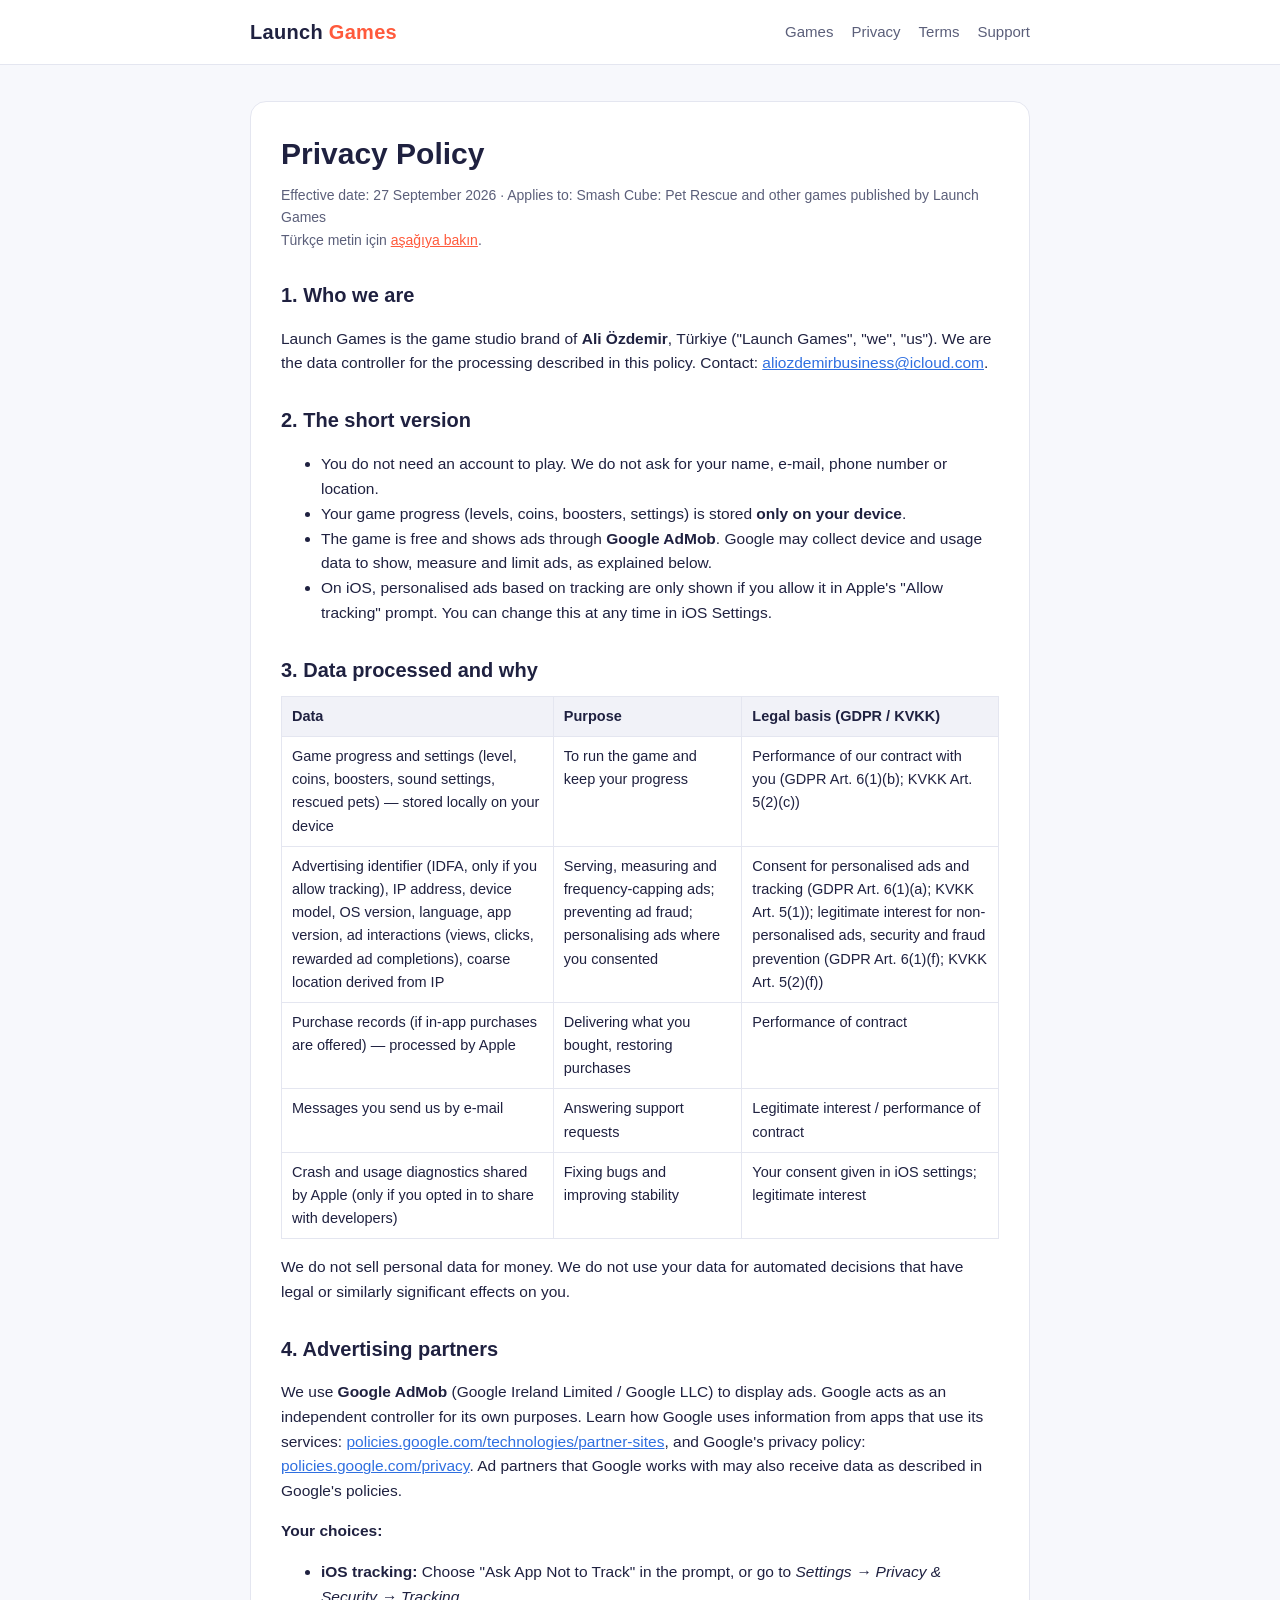
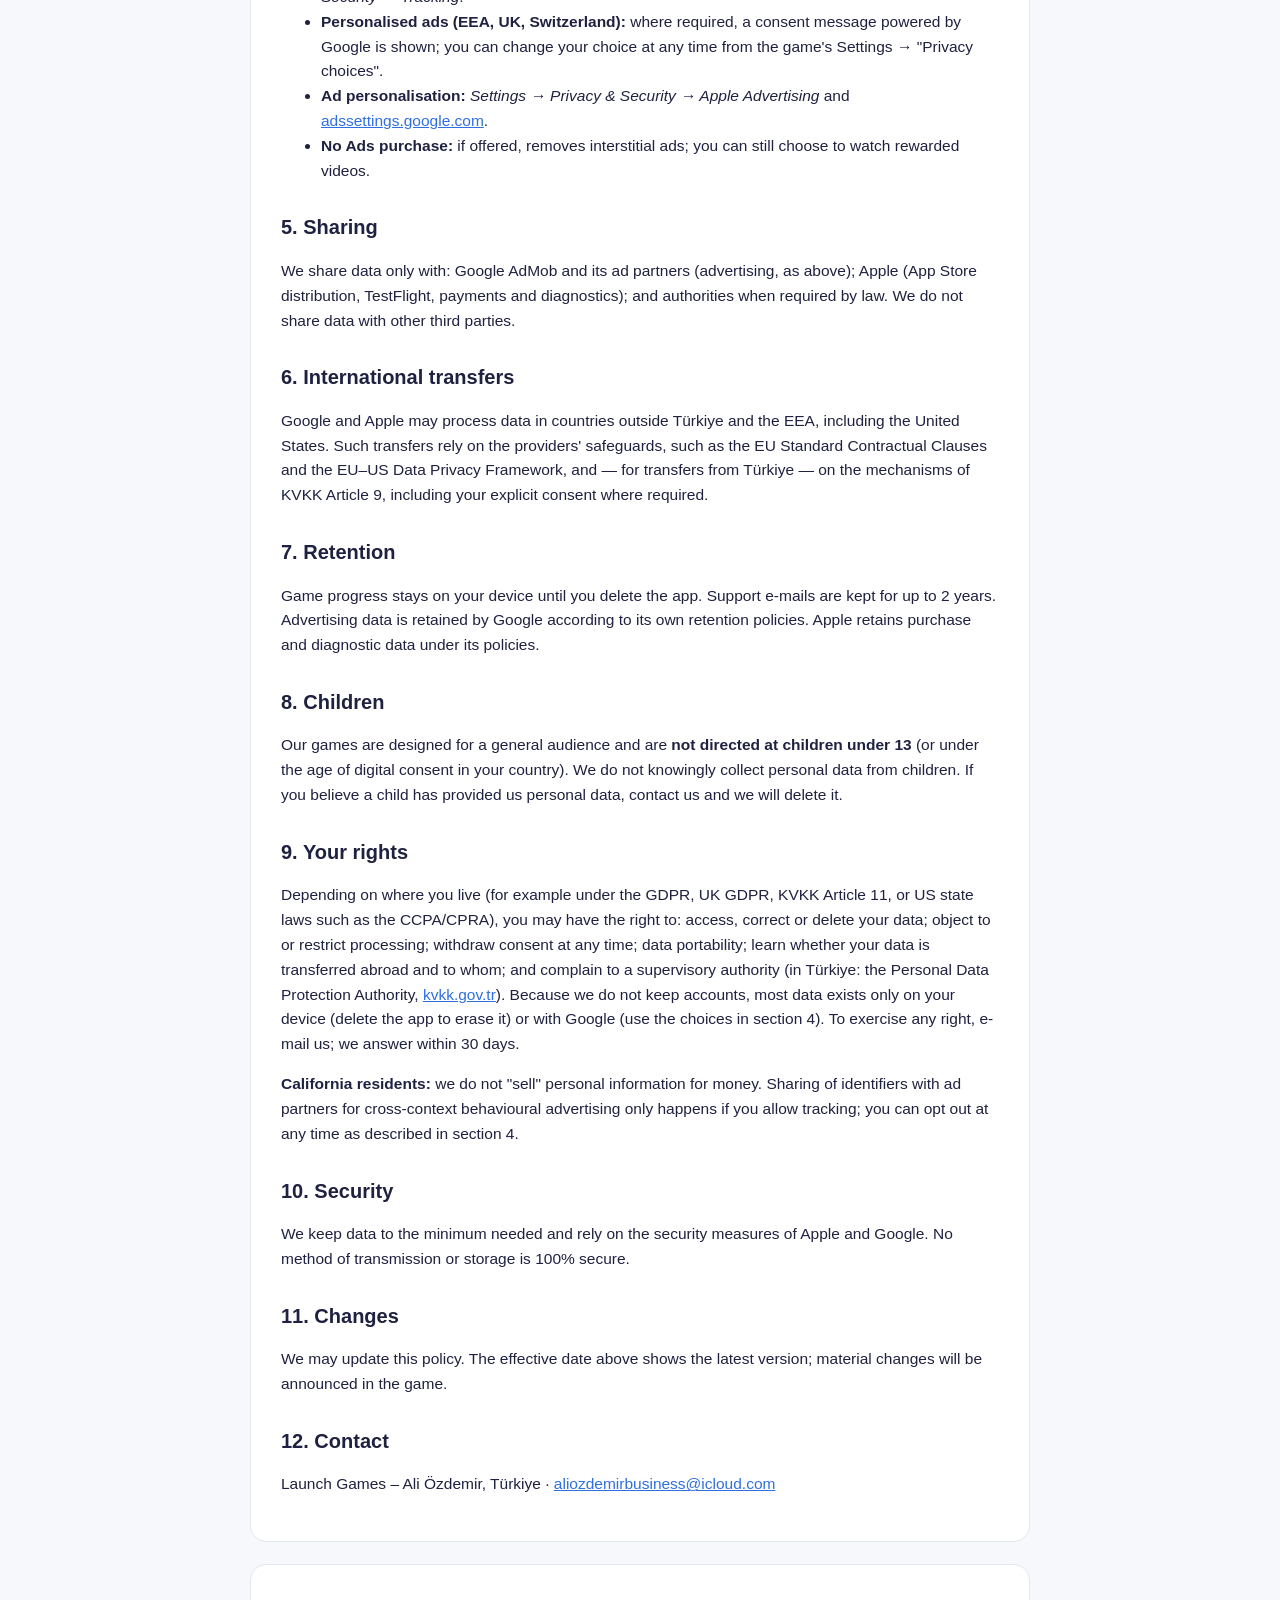
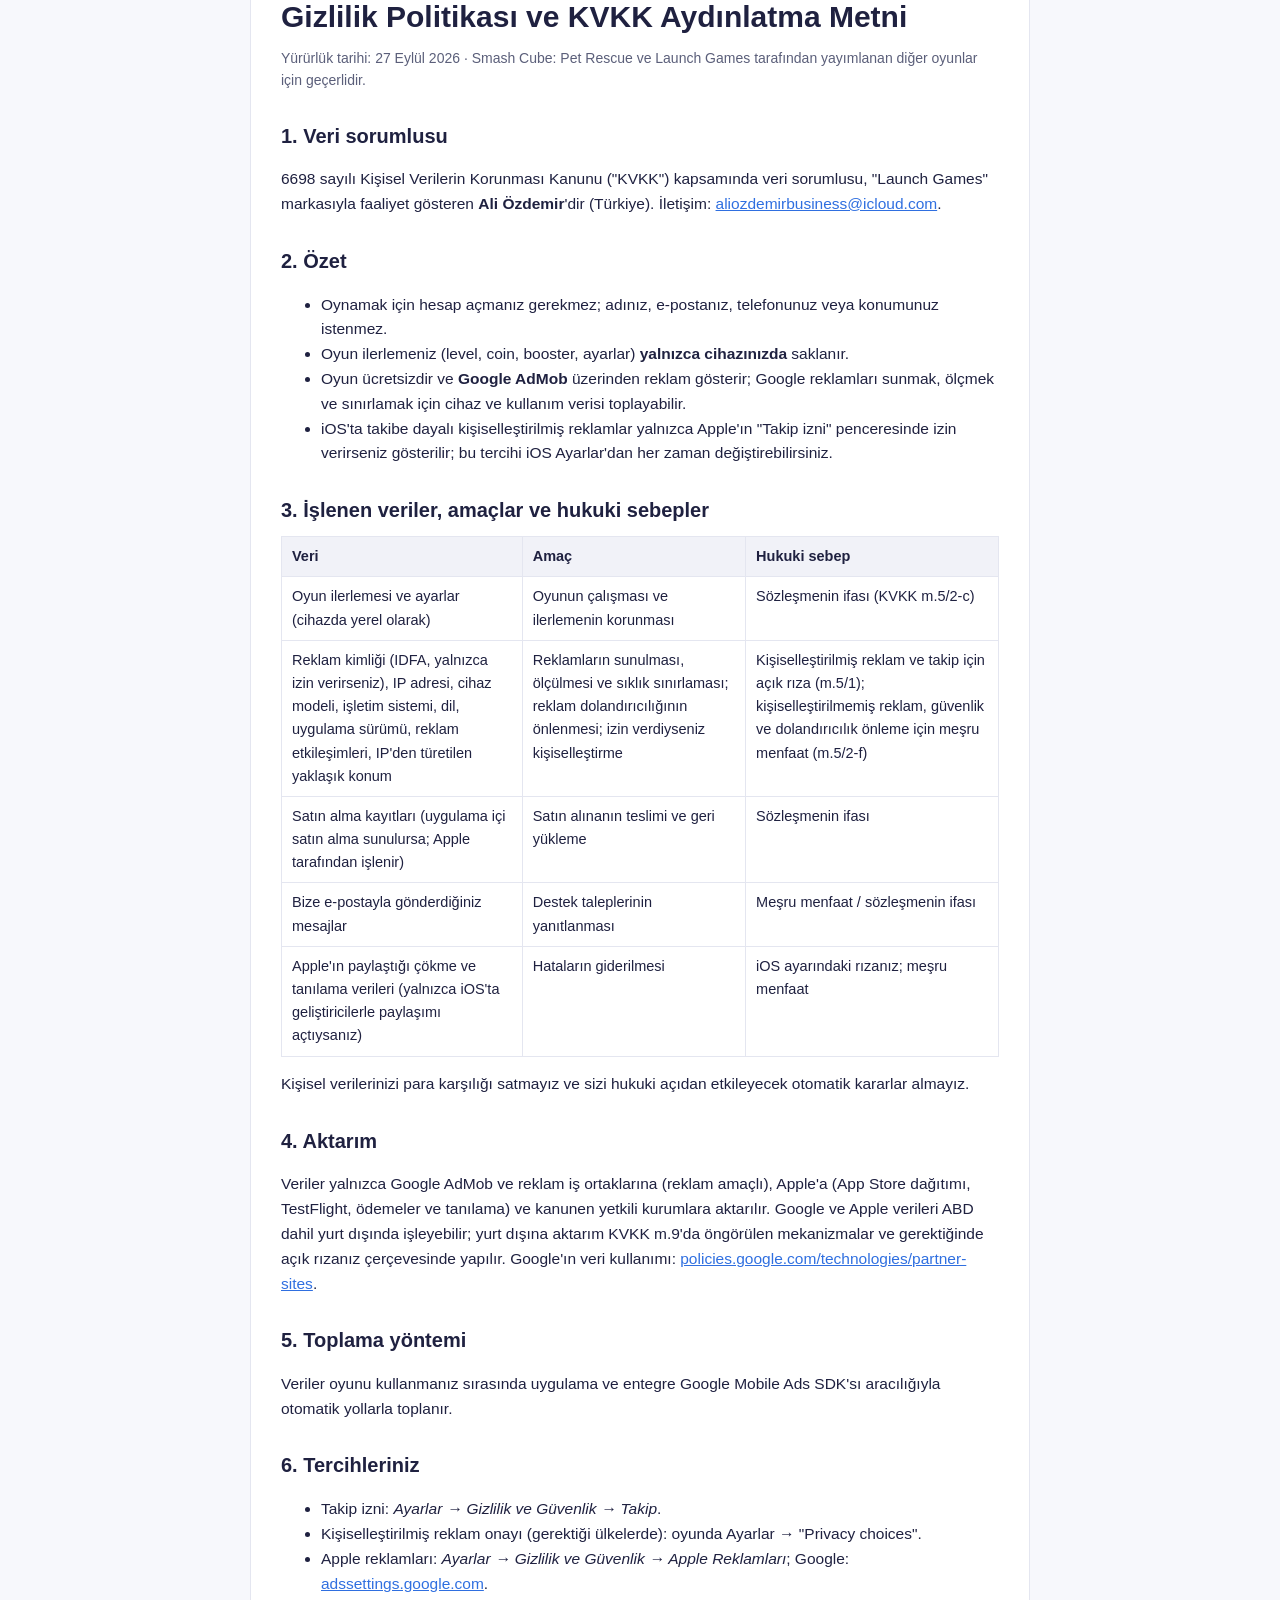
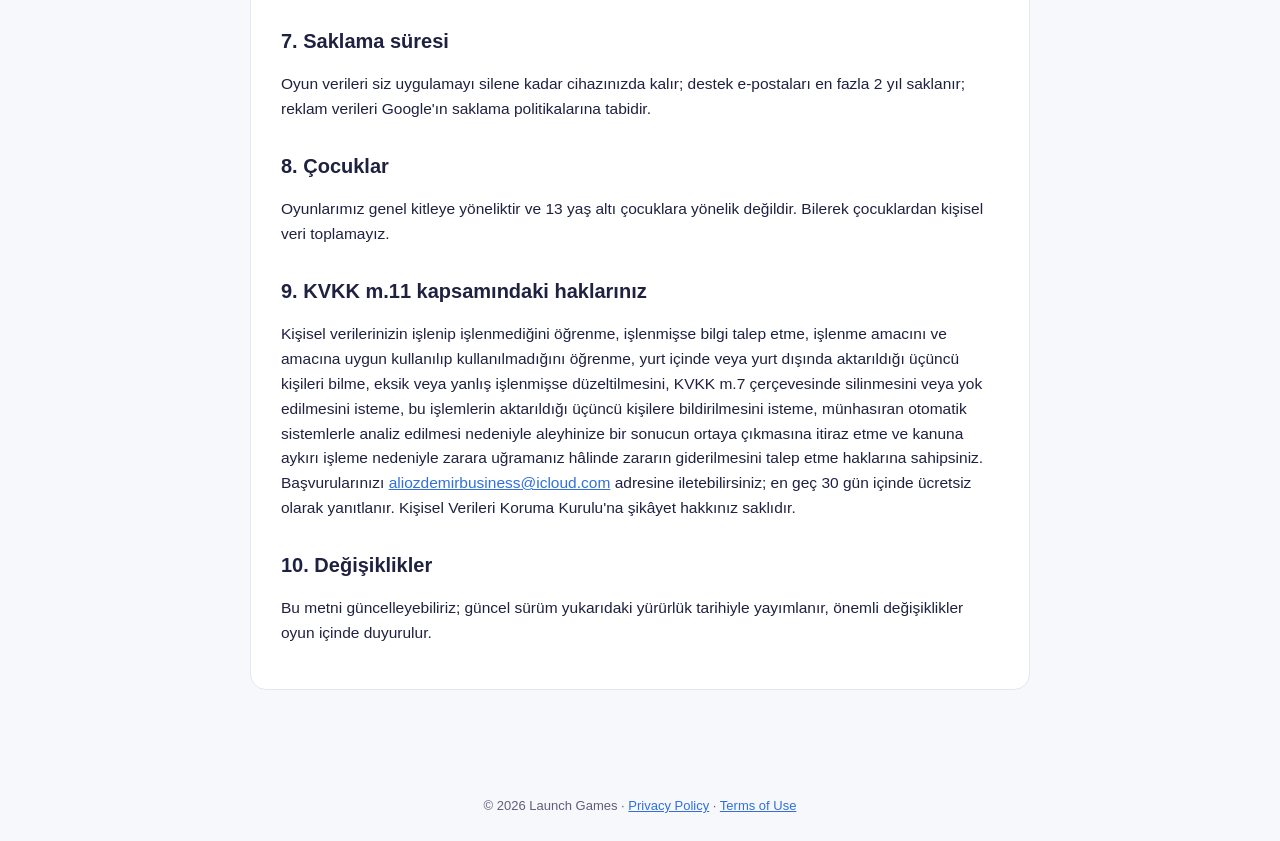
==== privacy.html @ 48f54eea "Initial commit" ====
<!doctype html>
<html lang="en">
<head>
<meta charset="utf-8">
<meta name="viewport" content="width=device-width, initial-scale=1">
<title>Privacy Policy – Launch Games</title>
<link rel="stylesheet" href="style.css">
</head>
<body>
<header><div class="wrap"><a class="logo" href="index.html">Launch <span>Games</span></a>
<nav><a href="index.html">Games</a><a href="privacy.html">Privacy</a><a href="terms.html">Terms</a><a href="index.html#support">Support</a></nav></div></header>
<main><div class="wrap">

<div class="card" id="en">
<h1>Privacy Policy</h1>
<div class="meta">Effective date: 27 September 2026 · Applies to: Smash Cube: Pet Rescue and other games published by Launch Games<br>
<span class="lang">Türkçe metin için <a href="#tr">aşağıya bakın</a>.</span></div>

<h2>1. Who we are</h2>
<p>Launch Games is the game studio brand of <b>Ali Özdemir</b>, Türkiye ("Launch Games", "we", "us"). We are the data controller for the processing described in this policy. Contact: <a href="mailto:aliozdemirbusiness@icloud.com">aliozdemirbusiness@icloud.com</a>.</p>

<h2>2. The short version</h2>
<ul>
<li>You do not need an account to play. We do not ask for your name, e-mail, phone number or location.</li>
<li>Your game progress (levels, coins, boosters, settings) is stored <b>only on your device</b>.</li>
<li>The game is free and shows ads through <b>Google AdMob</b>. Google may collect device and usage data to show, measure and limit ads, as explained below.</li>
<li>On iOS, personalised ads based on tracking are only shown if you allow it in Apple's "Allow tracking" prompt. You can change this at any time in iOS Settings.</li>
</ul>

<h2>3. Data processed and why</h2>
<table>
<tr><th>Data</th><th>Purpose</th><th>Legal basis (GDPR / KVKK)</th></tr>
<tr><td>Game progress and settings (level, coins, boosters, sound settings, rescued pets) — stored locally on your device</td><td>To run the game and keep your progress</td><td>Performance of our contract with you (GDPR Art. 6(1)(b); KVKK Art. 5(2)(c))</td></tr>
<tr><td>Advertising identifier (IDFA, only if you allow tracking), IP address, device model, OS version, language, app version, ad interactions (views, clicks, rewarded ad completions), coarse location derived from IP</td><td>Serving, measuring and frequency-capping ads; preventing ad fraud; personalising ads where you consented</td><td>Consent for personalised ads and tracking (GDPR Art. 6(1)(a); KVKK Art. 5(1)); legitimate interest for non-personalised ads, security and fraud prevention (GDPR Art. 6(1)(f); KVKK Art. 5(2)(f))</td></tr>
<tr><td>Purchase records (if in-app purchases are offered) — processed by Apple</td><td>Delivering what you bought, restoring purchases</td><td>Performance of contract</td></tr>
<tr><td>Messages you send us by e-mail</td><td>Answering support requests</td><td>Legitimate interest / performance of contract</td></tr>
<tr><td>Crash and usage diagnostics shared by Apple (only if you opted in to share with developers)</td><td>Fixing bugs and improving stability</td><td>Your consent given in iOS settings; legitimate interest</td></tr>
</table>
<p>We do not sell personal data for money. We do not use your data for automated decisions that have legal or similarly significant effects on you.</p>

<h2>4. Advertising partners</h2>
<p>We use <b>Google AdMob</b> (Google Ireland Limited / Google LLC) to display ads. Google acts as an independent controller for its own purposes. Learn how Google uses information from apps that use its services: <a href="https://policies.google.com/technologies/partner-sites">policies.google.com/technologies/partner-sites</a>, and Google's privacy policy: <a href="https://policies.google.com/privacy">policies.google.com/privacy</a>. Ad partners that Google works with may also receive data as described in Google's policies.</p>
<p><b>Your choices:</b></p>
<ul>
<li><b>iOS tracking:</b> Choose "Ask App Not to Track" in the prompt, or go to <i>Settings → Privacy &amp; Security → Tracking</i>.</li>
<li><b>Personalised ads (EEA, UK, Switzerland):</b> where required, a consent message powered by Google is shown; you can change your choice at any time from the game's Settings → "Privacy choices".</li>
<li><b>Ad personalisation:</b> <i>Settings → Privacy &amp; Security → Apple Advertising</i> and <a href="https://adssettings.google.com">adssettings.google.com</a>.</li>
<li><b>No Ads purchase:</b> if offered, removes interstitial ads; you can still choose to watch rewarded videos.</li>
</ul>

<h2>5. Sharing</h2>
<p>We share data only with: Google AdMob and its ad partners (advertising, as above); Apple (App Store distribution, TestFlight, payments and diagnostics); and authorities when required by law. We do not share data with other third parties.</p>

<h2>6. International transfers</h2>
<p>Google and Apple may process data in countries outside Türkiye and the EEA, including the United States. Such transfers rely on the providers' safeguards, such as the EU Standard Contractual Clauses and the EU–US Data Privacy Framework, and — for transfers from Türkiye — on the mechanisms of KVKK Article 9, including your explicit consent where required.</p>

<h2>7. Retention</h2>
<p>Game progress stays on your device until you delete the app. Support e-mails are kept for up to 2 years. Advertising data is retained by Google according to its own retention policies. Apple retains purchase and diagnostic data under its policies.</p>

<h2>8. Children</h2>
<p>Our games are designed for a general audience and are <b>not directed at children under 13</b> (or under the age of digital consent in your country). We do not knowingly collect personal data from children. If you believe a child has provided us personal data, contact us and we will delete it.</p>

<h2>9. Your rights</h2>
<p>Depending on where you live (for example under the GDPR, UK GDPR, KVKK Article 11, or US state laws such as the CCPA/CPRA), you may have the right to: access, correct or delete your data; object to or restrict processing; withdraw consent at any time; data portability; learn whether your data is transferred abroad and to whom; and complain to a supervisory authority (in Türkiye: the Personal Data Protection Authority, <a href="https://www.kvkk.gov.tr">kvkk.gov.tr</a>). Because we do not keep accounts, most data exists only on your device (delete the app to erase it) or with Google (use the choices in section 4). To exercise any right, e-mail us; we answer within 30 days.</p>
<p><b>California residents:</b> we do not "sell" personal information for money. Sharing of identifiers with ad partners for cross-context behavioural advertising only happens if you allow tracking; you can opt out at any time as described in section 4.</p>

<h2>10. Security</h2>
<p>We keep data to the minimum needed and rely on the security measures of Apple and Google. No method of transmission or storage is 100% secure.</p>

<h2>11. Changes</h2>
<p>We may update this policy. The effective date above shows the latest version; material changes will be announced in the game.</p>

<h2>12. Contact</h2>
<p>Launch Games – Ali Özdemir, Türkiye · <a href="mailto:aliozdemirbusiness@icloud.com">aliozdemirbusiness@icloud.com</a></p>
</div>

<div class="card" id="tr">
<h1>Gizlilik Politikası ve KVKK Aydınlatma Metni</h1>
<div class="meta">Yürürlük tarihi: 27 Eylül 2026 · Smash Cube: Pet Rescue ve Launch Games tarafından yayımlanan diğer oyunlar için geçerlidir.</div>

<h2>1. Veri sorumlusu</h2>
<p>6698 sayılı Kişisel Verilerin Korunması Kanunu ("KVKK") kapsamında veri sorumlusu, "Launch Games" markasıyla faaliyet gösteren <b>Ali Özdemir</b>'dir (Türkiye). İletişim: <a href="mailto:aliozdemirbusiness@icloud.com">aliozdemirbusiness@icloud.com</a>.</p>

<h2>2. Özet</h2>
<ul>
<li>Oynamak için hesap açmanız gerekmez; adınız, e-postanız, telefonunuz veya konumunuz istenmez.</li>
<li>Oyun ilerlemeniz (level, coin, booster, ayarlar) <b>yalnızca cihazınızda</b> saklanır.</li>
<li>Oyun ücretsizdir ve <b>Google AdMob</b> üzerinden reklam gösterir; Google reklamları sunmak, ölçmek ve sınırlamak için cihaz ve kullanım verisi toplayabilir.</li>
<li>iOS'ta takibe dayalı kişiselleştirilmiş reklamlar yalnızca Apple'ın "Takip izni" penceresinde izin verirseniz gösterilir; bu tercihi iOS Ayarlar'dan her zaman değiştirebilirsiniz.</li>
</ul>

<h2>3. İşlenen veriler, amaçlar ve hukuki sebepler</h2>
<table>
<tr><th>Veri</th><th>Amaç</th><th>Hukuki sebep</th></tr>
<tr><td>Oyun ilerlemesi ve ayarlar (cihazda yerel olarak)</td><td>Oyunun çalışması ve ilerlemenin korunması</td><td>Sözleşmenin ifası (KVKK m.5/2-c)</td></tr>
<tr><td>Reklam kimliği (IDFA, yalnızca izin verirseniz), IP adresi, cihaz modeli, işletim sistemi, dil, uygulama sürümü, reklam etkileşimleri, IP'den türetilen yaklaşık konum</td><td>Reklamların sunulması, ölçülmesi ve sıklık sınırlaması; reklam dolandırıcılığının önlenmesi; izin verdiyseniz kişiselleştirme</td><td>Kişiselleştirilmiş reklam ve takip için açık rıza (m.5/1); kişiselleştirilmemiş reklam, güvenlik ve dolandırıcılık önleme için meşru menfaat (m.5/2-f)</td></tr>
<tr><td>Satın alma kayıtları (uygulama içi satın alma sunulursa; Apple tarafından işlenir)</td><td>Satın alınanın teslimi ve geri yükleme</td><td>Sözleşmenin ifası</td></tr>
<tr><td>Bize e-postayla gönderdiğiniz mesajlar</td><td>Destek taleplerinin yanıtlanması</td><td>Meşru menfaat / sözleşmenin ifası</td></tr>
<tr><td>Apple'ın paylaştığı çökme ve tanılama verileri (yalnızca iOS'ta geliştiricilerle paylaşımı açtıysanız)</td><td>Hataların giderilmesi</td><td>iOS ayarındaki rızanız; meşru menfaat</td></tr>
</table>
<p>Kişisel verilerinizi para karşılığı satmayız ve sizi hukuki açıdan etkileyecek otomatik kararlar almayız.</p>

<h2>4. Aktarım</h2>
<p>Veriler yalnızca Google AdMob ve reklam iş ortaklarına (reklam amaçlı), Apple'a (App Store dağıtımı, TestFlight, ödemeler ve tanılama) ve kanunen yetkili kurumlara aktarılır. Google ve Apple verileri ABD dahil yurt dışında işleyebilir; yurt dışına aktarım KVKK m.9'da öngörülen mekanizmalar ve gerektiğinde açık rızanız çerçevesinde yapılır. Google'ın veri kullanımı: <a href="https://policies.google.com/technologies/partner-sites">policies.google.com/technologies/partner-sites</a>.</p>

<h2>5. Toplama yöntemi</h2>
<p>Veriler oyunu kullanmanız sırasında uygulama ve entegre Google Mobile Ads SDK'sı aracılığıyla otomatik yollarla toplanır.</p>

<h2>6. Tercihleriniz</h2>
<ul>
<li>Takip izni: <i>Ayarlar → Gizlilik ve Güvenlik → Takip</i>.</li>
<li>Kişiselleştirilmiş reklam onayı (gerektiği ülkelerde): oyunda Ayarlar → "Privacy choices".</li>
<li>Apple reklamları: <i>Ayarlar → Gizlilik ve Güvenlik → Apple Reklamları</i>; Google: <a href="https://adssettings.google.com">adssettings.google.com</a>.</li>
</ul>

<h2>7. Saklama süresi</h2>
<p>Oyun verileri siz uygulamayı silene kadar cihazınızda kalır; destek e-postaları en fazla 2 yıl saklanır; reklam verileri Google'ın saklama politikalarına tabidir.</p>

<h2>8. Çocuklar</h2>
<p>Oyunlarımız genel kitleye yöneliktir ve 13 yaş altı çocuklara yönelik değildir. Bilerek çocuklardan kişisel veri toplamayız.</p>

<h2>9. KVKK m.11 kapsamındaki haklarınız</h2>
<p>Kişisel verilerinizin işlenip işlenmediğini öğrenme, işlenmişse bilgi talep etme, işlenme amacını ve amacına uygun kullanılıp kullanılmadığını öğrenme, yurt içinde veya yurt dışında aktarıldığı üçüncü kişileri bilme, eksik veya yanlış işlenmişse düzeltilmesini, KVKK m.7 çerçevesinde silinmesini veya yok edilmesini isteme, bu işlemlerin aktarıldığı üçüncü kişilere bildirilmesini isteme, münhasıran otomatik sistemlerle analiz edilmesi nedeniyle aleyhinize bir sonucun ortaya çıkmasına itiraz etme ve kanuna aykırı işleme nedeniyle zarara uğramanız hâlinde zararın giderilmesini talep etme haklarına sahipsiniz. Başvurularınızı <a href="mailto:aliozdemirbusiness@icloud.com">aliozdemirbusiness@icloud.com</a> adresine iletebilirsiniz; en geç 30 gün içinde ücretsiz olarak yanıtlanır. Kişisel Verileri Koruma Kurulu'na şikâyet hakkınız saklıdır.</p>

<h2>10. Değişiklikler</h2>
<p>Bu metni güncelleyebiliriz; güncel sürüm yukarıdaki yürürlük tarihiyle yayımlanır, önemli değişiklikler oyun içinde duyurulur.</p>
</div>

</div></main>
<footer>© 2026 Launch Games · <a href="privacy.html">Privacy Policy</a> · <a href="terms.html">Terms of Use</a></footer>
</body>
</html>
---- style.css ----
:root{--ink:#1f2140;--muted:#5b5f7a;--brand:#ff5a3c;--bg:#f7f8fc;--card:#fff;--line:#e4e6f0}
*{box-sizing:border-box}
body{margin:0;font-family:-apple-system,BlinkMacSystemFont,"Segoe UI",Roboto,Helvetica,Arial,sans-serif;background:var(--bg);color:var(--ink);line-height:1.6}
header{background:#fff;border-bottom:1px solid var(--line)}
.wrap{max-width:820px;margin:0 auto;padding:0 20px}
header .wrap{display:flex;align-items:center;justify-content:space-between;height:64px}
.logo{font-weight:800;font-size:20px;letter-spacing:.3px;color:var(--ink);text-decoration:none}
.logo span{color:var(--brand)}
nav a{color:var(--muted);text-decoration:none;margin-left:18px;font-size:15px}
nav a:hover{color:var(--ink)}
main .wrap{padding:36px 20px 60px}
.card{background:var(--card);border:1px solid var(--line);border-radius:16px;padding:28px 30px;margin-bottom:22px}
h1{font-size:30px;margin:0 0 6px}
h2{font-size:20px;margin:28px 0 8px}
h3{font-size:16px;margin:18px 0 6px}
p,li{font-size:15.5px}
.meta{color:var(--muted);font-size:14px;margin-bottom:18px}
table{border-collapse:collapse;width:100%;font-size:14.5px;margin:10px 0}
th,td{border:1px solid var(--line);padding:8px 10px;text-align:left;vertical-align:top}
th{background:#f1f2f8}
.lang{font-size:14px;color:var(--muted)}
.lang a{color:var(--brand)}
footer{color:var(--muted);font-size:13px;text-align:center;padding:24px}
.hero{text-align:center;padding:30px 10px}
.hero h1{font-size:36px}
.game{display:flex;gap:18px;align-items:center}
.game .ic{width:88px;height:88px;border-radius:20px;background:linear-gradient(135deg,#ffd23c,#ff5a3c);flex:none}
a{color:#2f6fe0}
@media(max-width:560px){.card{padding:20px}h1{font-size:25px}nav a{margin-left:12px}}
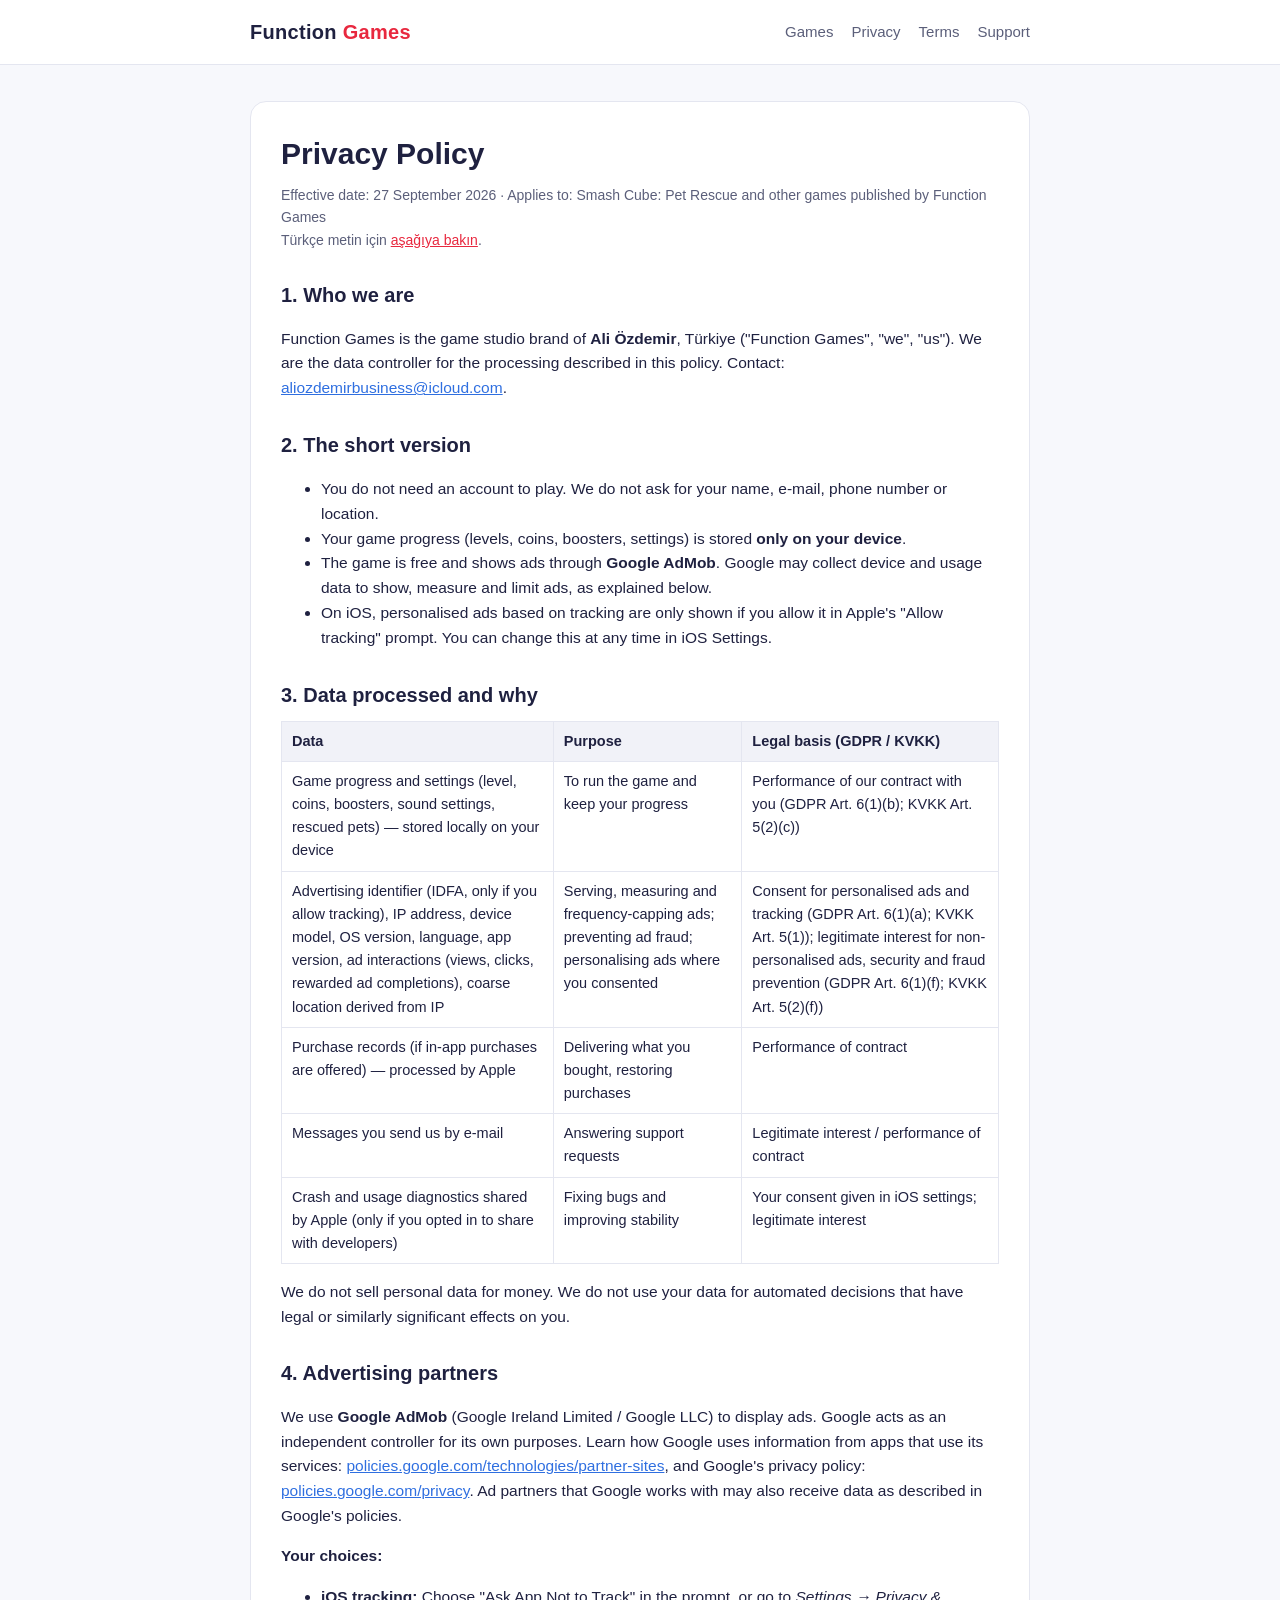
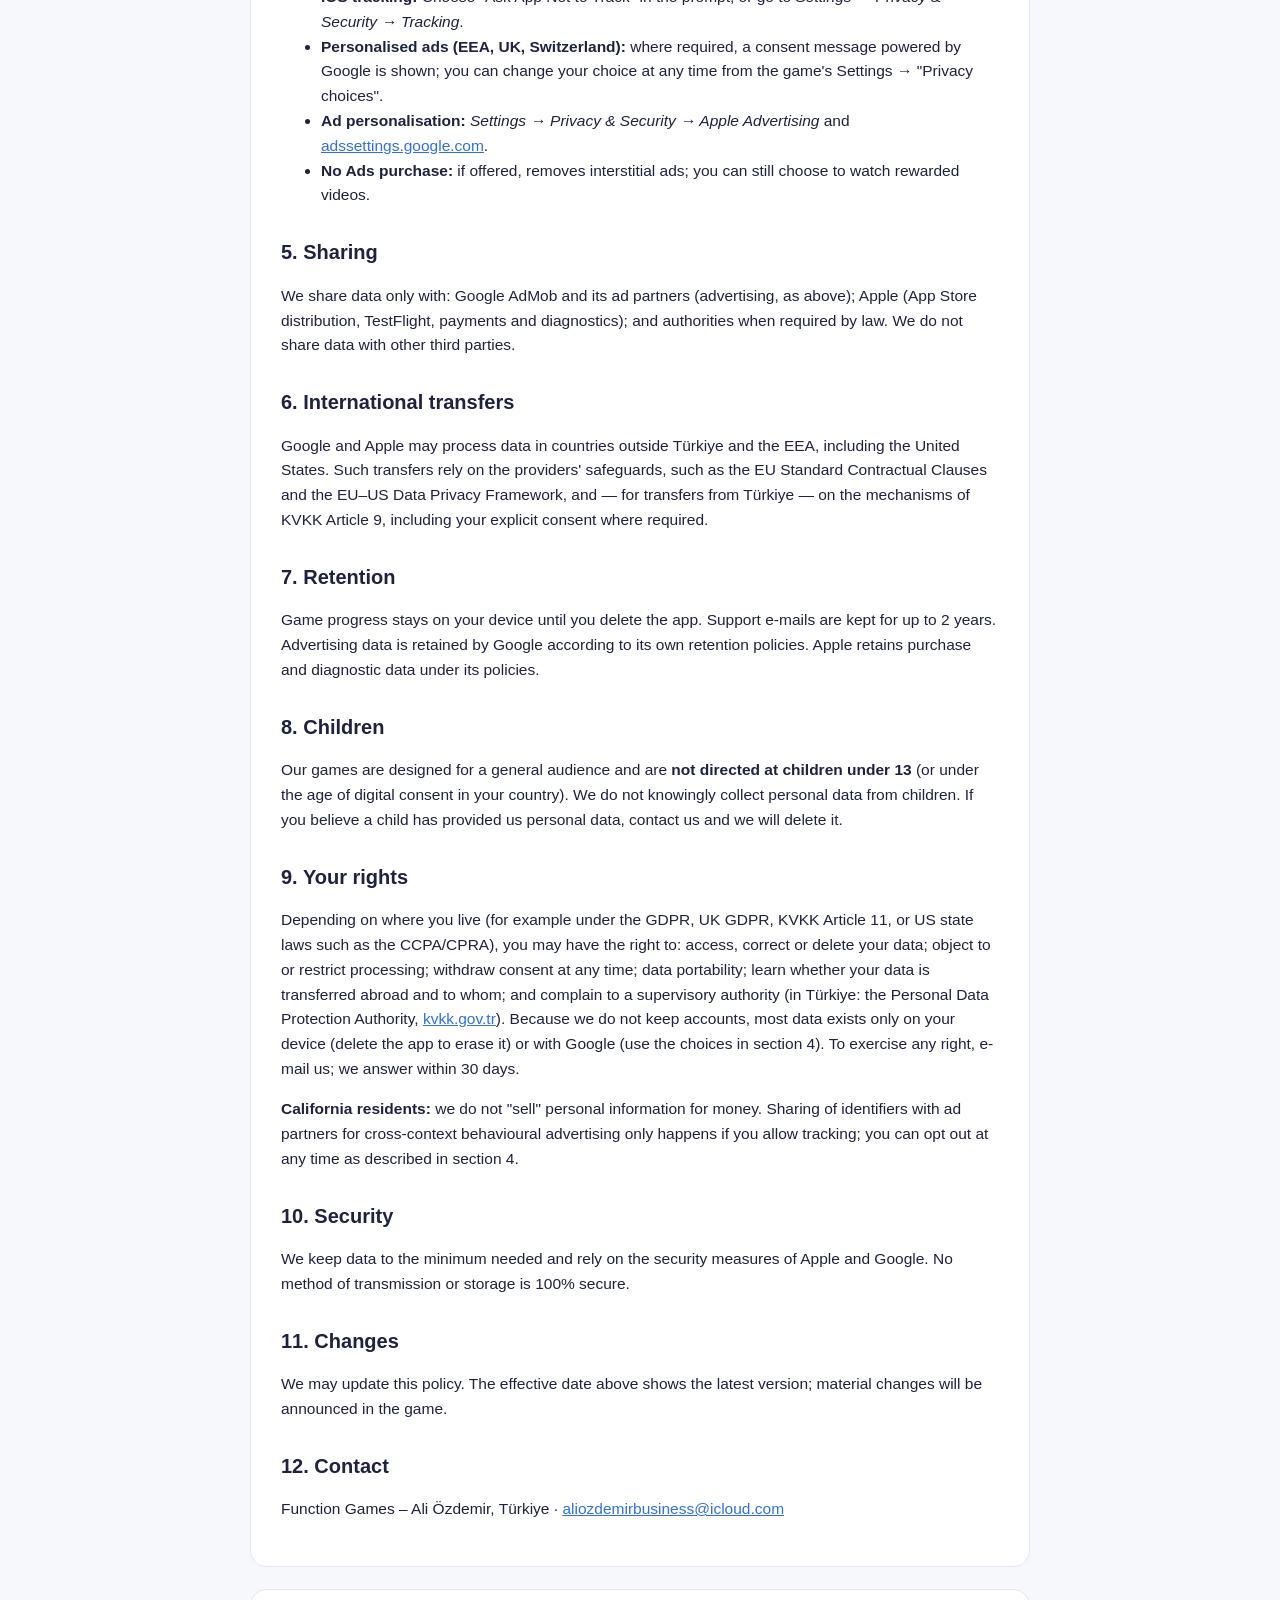
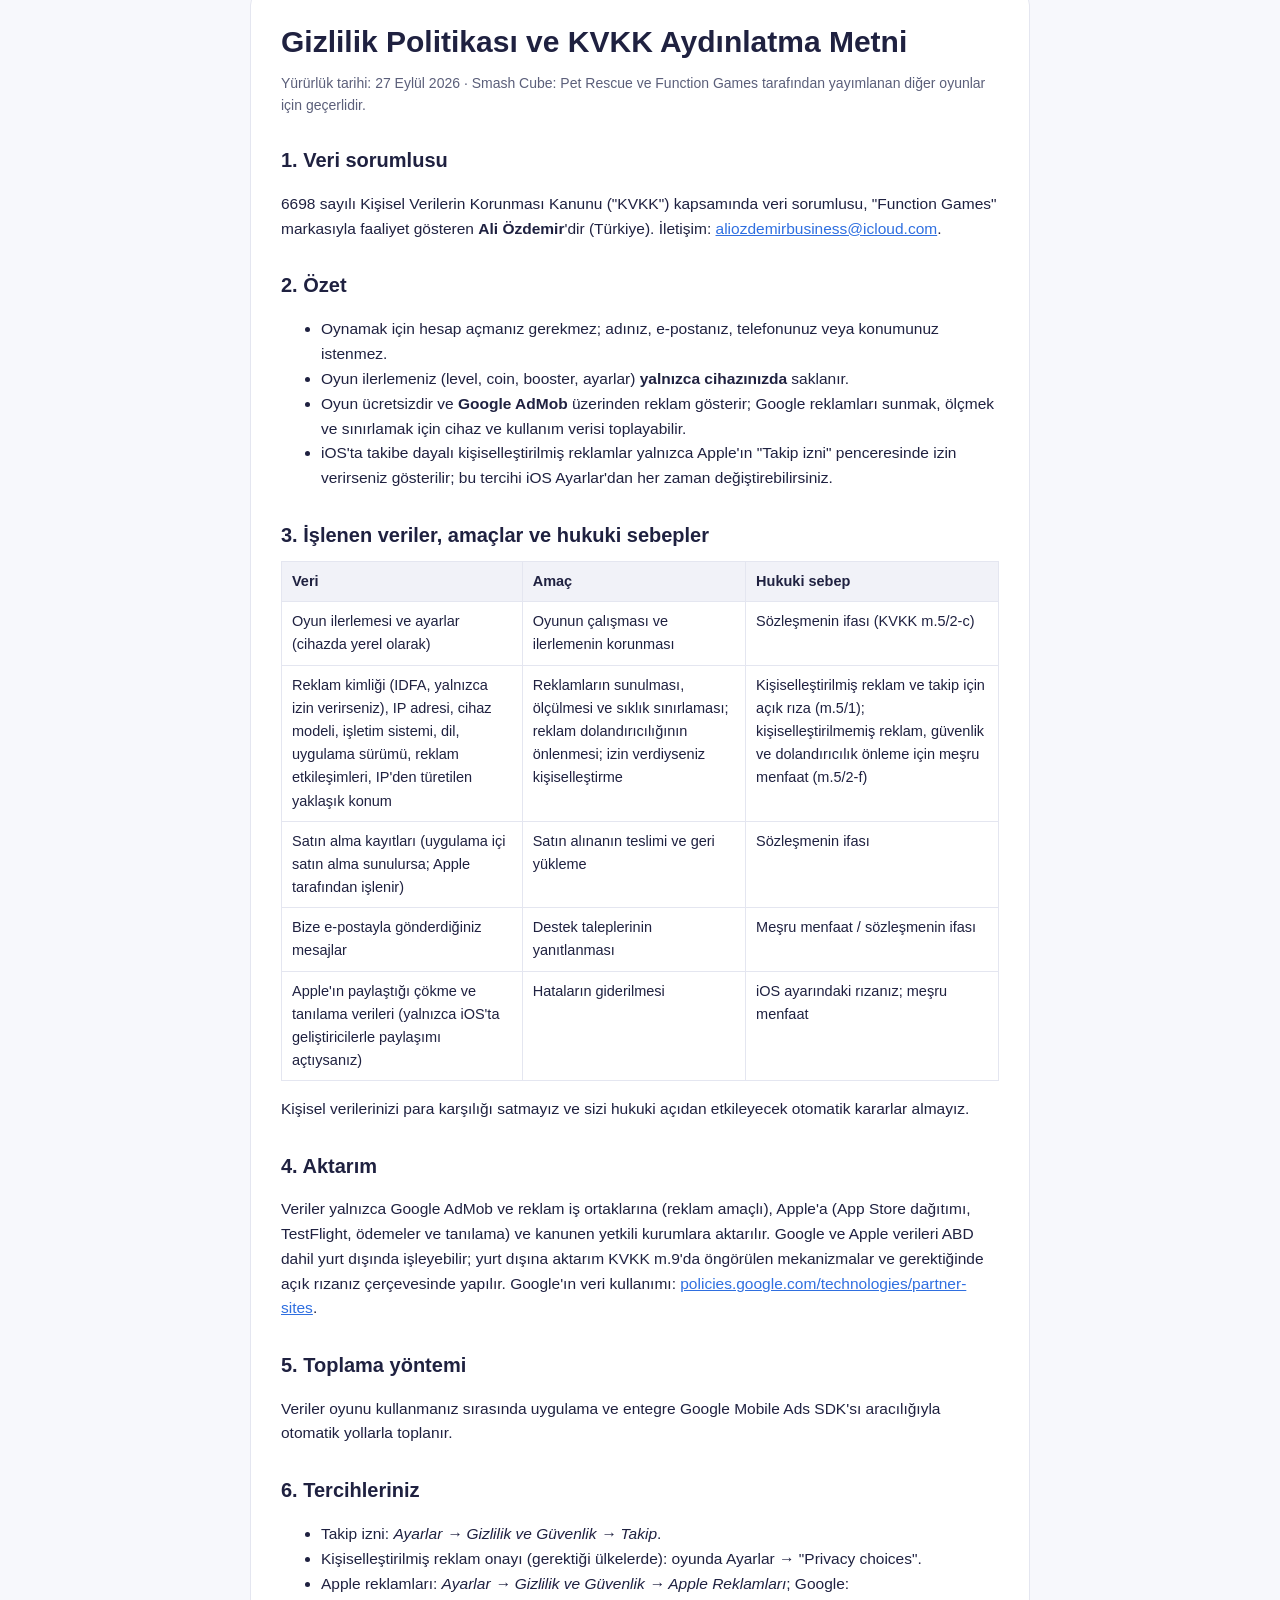
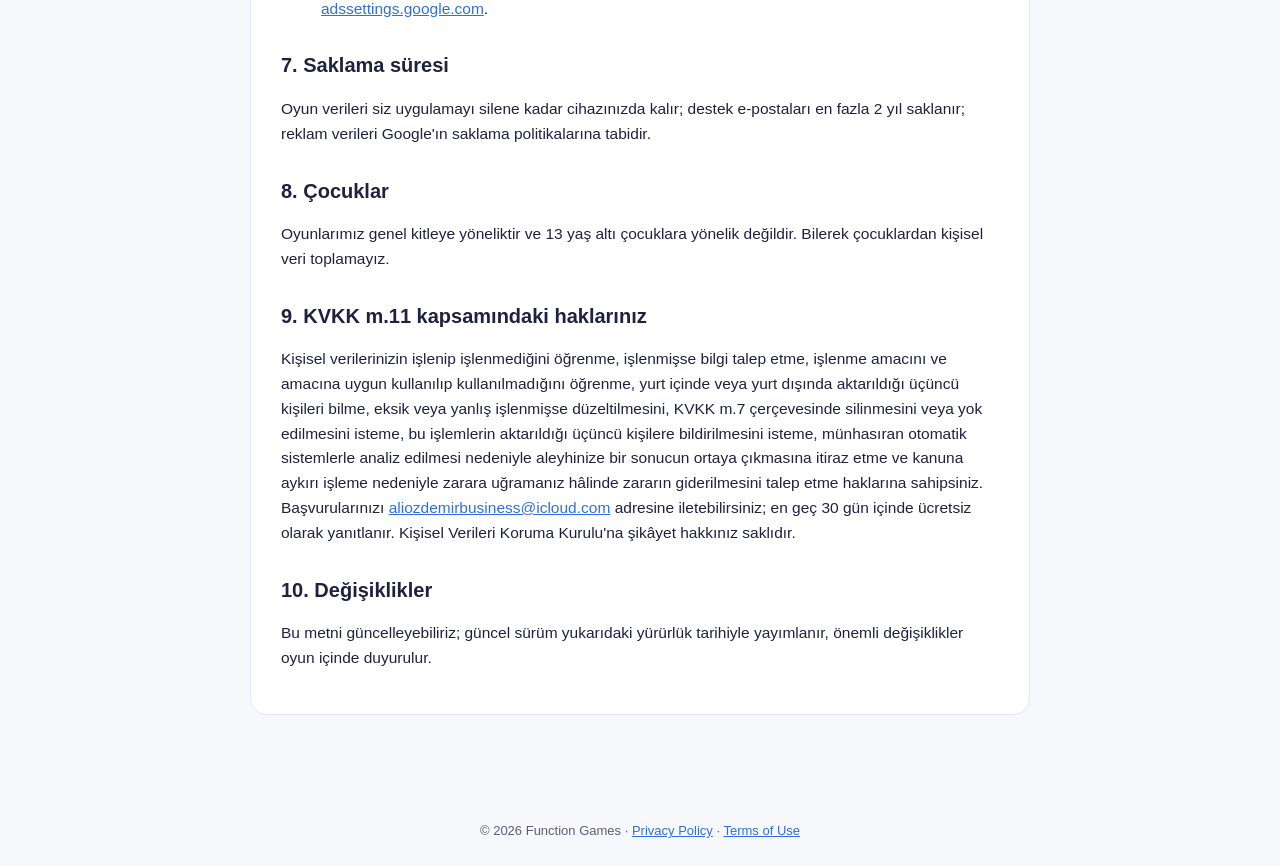
==== commit 21d39ef0: "Rebrand site and legal texts to Function Games Co-Authored-By: Claude Opus 5.5 <noreply@anthropic.co" ====
--- a/privacy.html
+++ b/privacy.html
@@ -3,21 +3,21 @@
 <head>
 <meta charset="utf-8">
 <meta name="viewport" content="width=device-width, initial-scale=1">
-<title>Privacy Policy – Launch Games</title>
+<title>Privacy Policy – Function Games</title>
 <link rel="stylesheet" href="style.css">
 </head>
 <body>
-<header><div class="wrap"><a class="logo" href="index.html">Launch <span>Games</span></a>
+<header><div class="wrap"><a class="logo" href="index.html">Function <span>Games</span></a>
 <nav><a href="index.html">Games</a><a href="privacy.html">Privacy</a><a href="terms.html">Terms</a><a href="index.html#support">Support</a></nav></div></header>
 <main><div class="wrap">
 
 <div class="card" id="en">
 <h1>Privacy Policy</h1>
-<div class="meta">Effective date: 27 September 2026 · Applies to: Smash Cube: Pet Rescue and other games published by Launch Games<br>
+<div class="meta">Effective date: 27 September 2026 · Applies to: Smash Cube: Pet Rescue and other games published by Function Games<br>
 <span class="lang">Türkçe metin için <a href="#tr">aşağıya bakın</a>.</span></div>
 
 <h2>1. Who we are</h2>
-<p>Launch Games is the game studio brand of <b>Ali Özdemir</b>, Türkiye ("Launch Games", "we", "us"). We are the data controller for the processing described in this policy. Contact: <a href="mailto:aliozdemirbusiness@icloud.com">aliozdemirbusiness@icloud.com</a>.</p>
+<p>Function Games is the game studio brand of <b>Ali Özdemir</b>, Türkiye ("Function Games", "we", "us"). We are the data controller for the processing described in this policy. Contact: <a href="mailto:aliozdemirbusiness@icloud.com">aliozdemirbusiness@icloud.com</a>.</p>
 
 <h2>2. The short version</h2>
 <ul>
@@ -71,15 +71,15 @@
 <p>We may update this policy. The effective date above shows the latest version; material changes will be announced in the game.</p>
 
 <h2>12. Contact</h2>
-<p>Launch Games – Ali Özdemir, Türkiye · <a href="mailto:aliozdemirbusiness@icloud.com">aliozdemirbusiness@icloud.com</a></p>
+<p>Function Games – Ali Özdemir, Türkiye · <a href="mailto:aliozdemirbusiness@icloud.com">aliozdemirbusiness@icloud.com</a></p>
 </div>
 
 <div class="card" id="tr">
 <h1>Gizlilik Politikası ve KVKK Aydınlatma Metni</h1>
-<div class="meta">Yürürlük tarihi: 27 Eylül 2026 · Smash Cube: Pet Rescue ve Launch Games tarafından yayımlanan diğer oyunlar için geçerlidir.</div>
+<div class="meta">Yürürlük tarihi: 27 Eylül 2026 · Smash Cube: Pet Rescue ve Function Games tarafından yayımlanan diğer oyunlar için geçerlidir.</div>
 
 <h2>1. Veri sorumlusu</h2>
-<p>6698 sayılı Kişisel Verilerin Korunması Kanunu ("KVKK") kapsamında veri sorumlusu, "Launch Games" markasıyla faaliyet gösteren <b>Ali Özdemir</b>'dir (Türkiye). İletişim: <a href="mailto:aliozdemirbusiness@icloud.com">aliozdemirbusiness@icloud.com</a>.</p>
+<p>6698 sayılı Kişisel Verilerin Korunması Kanunu ("KVKK") kapsamında veri sorumlusu, "Function Games" markasıyla faaliyet gösteren <b>Ali Özdemir</b>'dir (Türkiye). İletişim: <a href="mailto:aliozdemirbusiness@icloud.com">aliozdemirbusiness@icloud.com</a>.</p>
 
 <h2>2. Özet</h2>
 <ul>
@@ -127,6 +127,6 @@
 </div>
 
 </div></main>
-<footer>© 2026 Launch Games · <a href="privacy.html">Privacy Policy</a> · <a href="terms.html">Terms of Use</a></footer>
+<footer>© 2026 Function Games · <a href="privacy.html">Privacy Policy</a> · <a href="terms.html">Terms of Use</a></footer>
 </body>
 </html>
--- a/style.css
+++ b/style.css
@@ -1,4 +1,4 @@
-:root{--ink:#1f2140;--muted:#5b5f7a;--brand:#ff5a3c;--bg:#f7f8fc;--card:#fff;--line:#e4e6f0}
+:root{--ink:#1f2140;--muted:#5b5f7a;--brand:#e8283f;--bg:#f7f8fc;--card:#fff;--line:#e4e6f0}
 *{box-sizing:border-box}
 body{margin:0;font-family:-apple-system,BlinkMacSystemFont,"Segoe UI",Roboto,Helvetica,Arial,sans-serif;background:var(--bg);color:var(--ink);line-height:1.6}
 header{background:#fff;border-bottom:1px solid var(--line)}
@@ -27,3 +27,6 @@
 .game .ic{width:88px;height:88px;border-radius:20px;background:linear-gradient(135deg,#ffd23c,#ff5a3c);flex:none}
 a{color:#2f6fe0}
 @media(max-width:560px){.card{padding:20px}h1{font-size:25px}nav a{margin-left:12px}}
+.brandhero{background:radial-gradient(ellipse at 50% 45%,#ff524a 0%,#d61a3a 100%);border-radius:20px;padding:56px 20px 50px;text-align:center;margin-bottom:22px}
+.brandhero img{width:min(360px,80%);height:auto}
+.brandhero p{color:#fff;opacity:.92;margin:14px 0 0;font-size:16px}
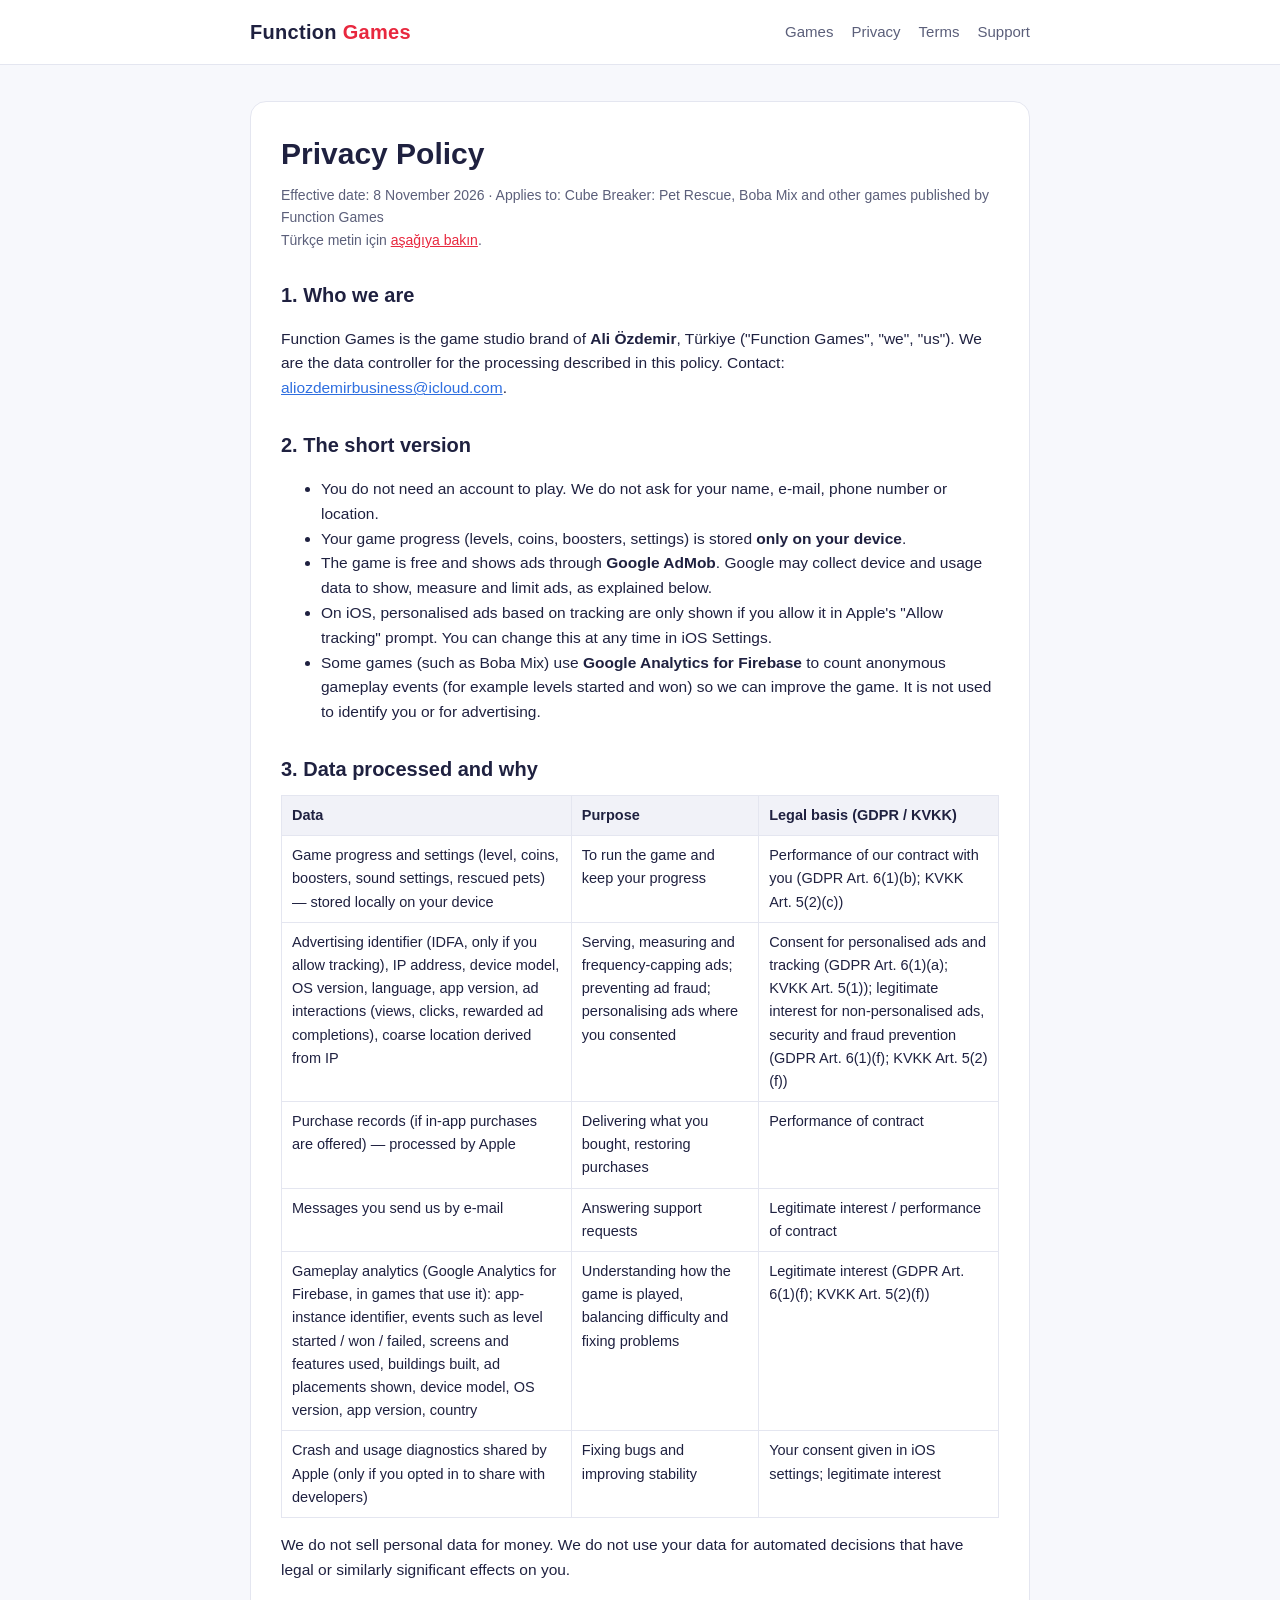
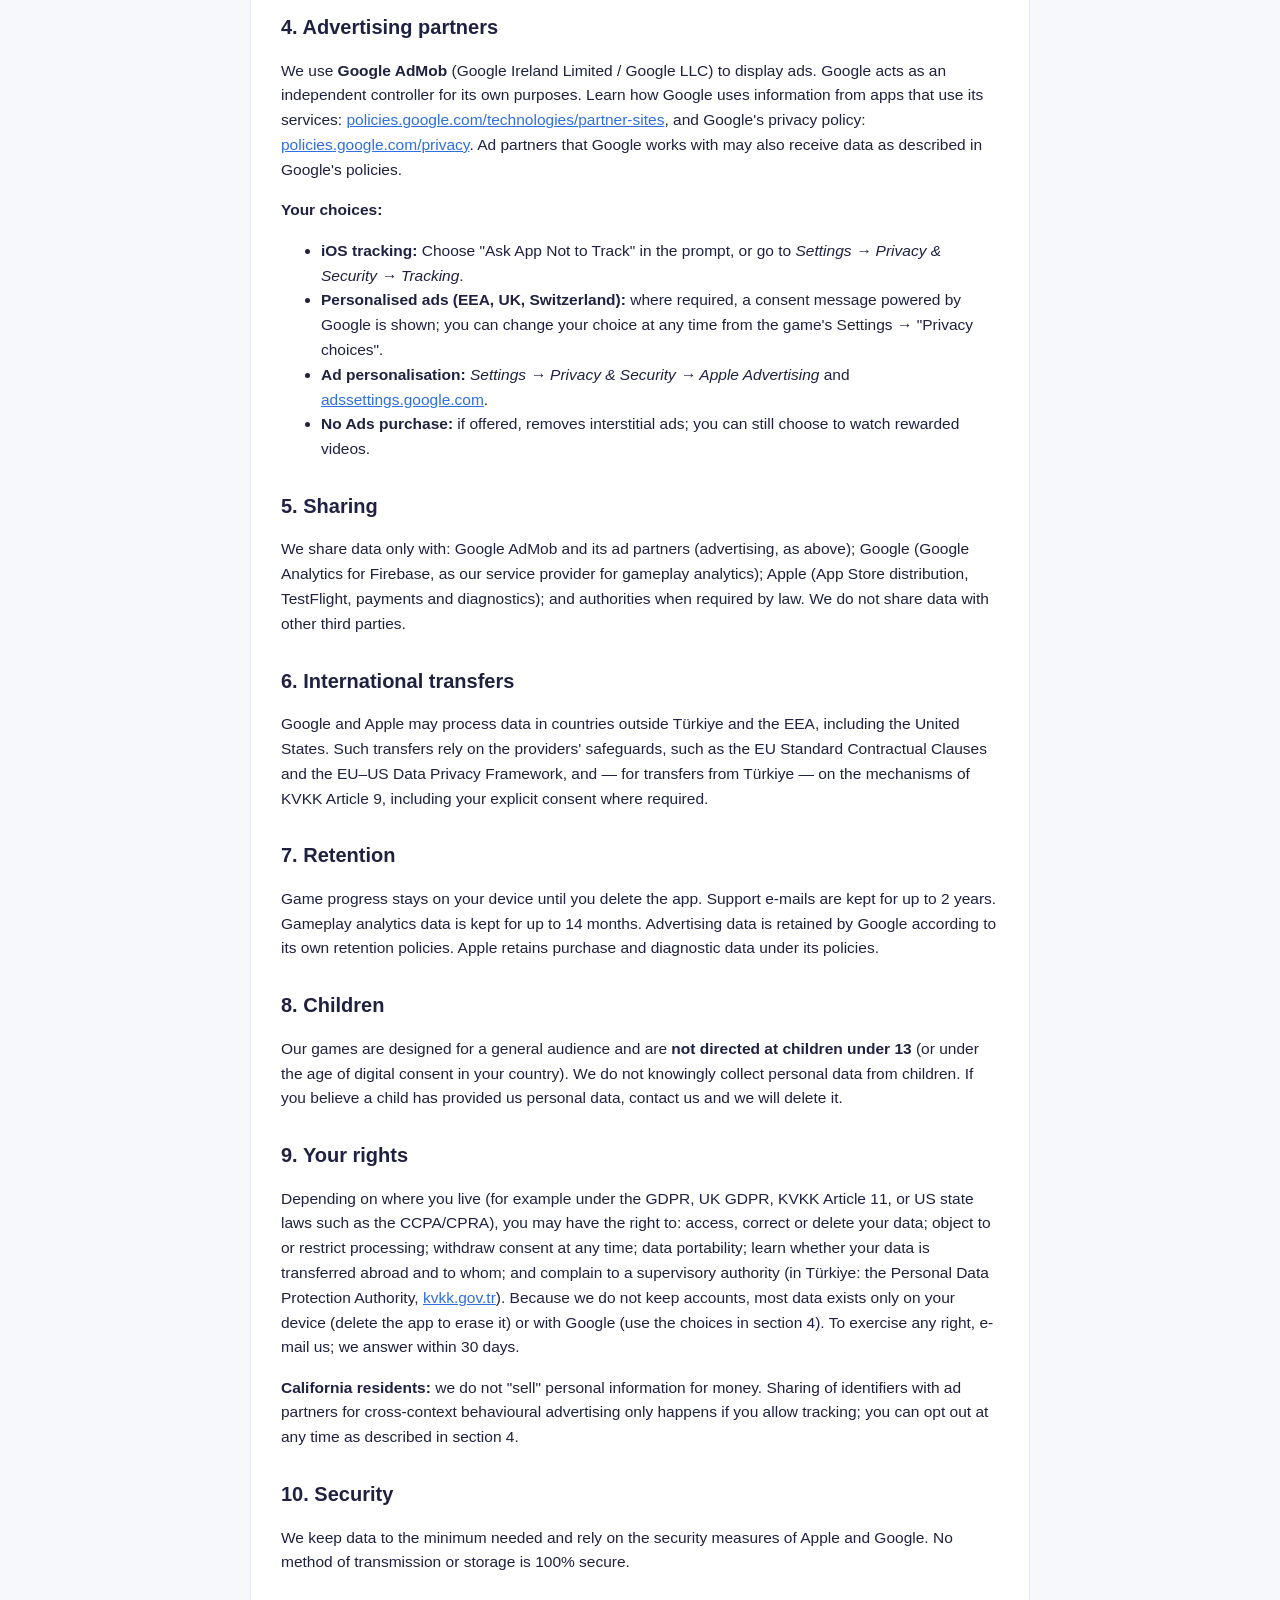
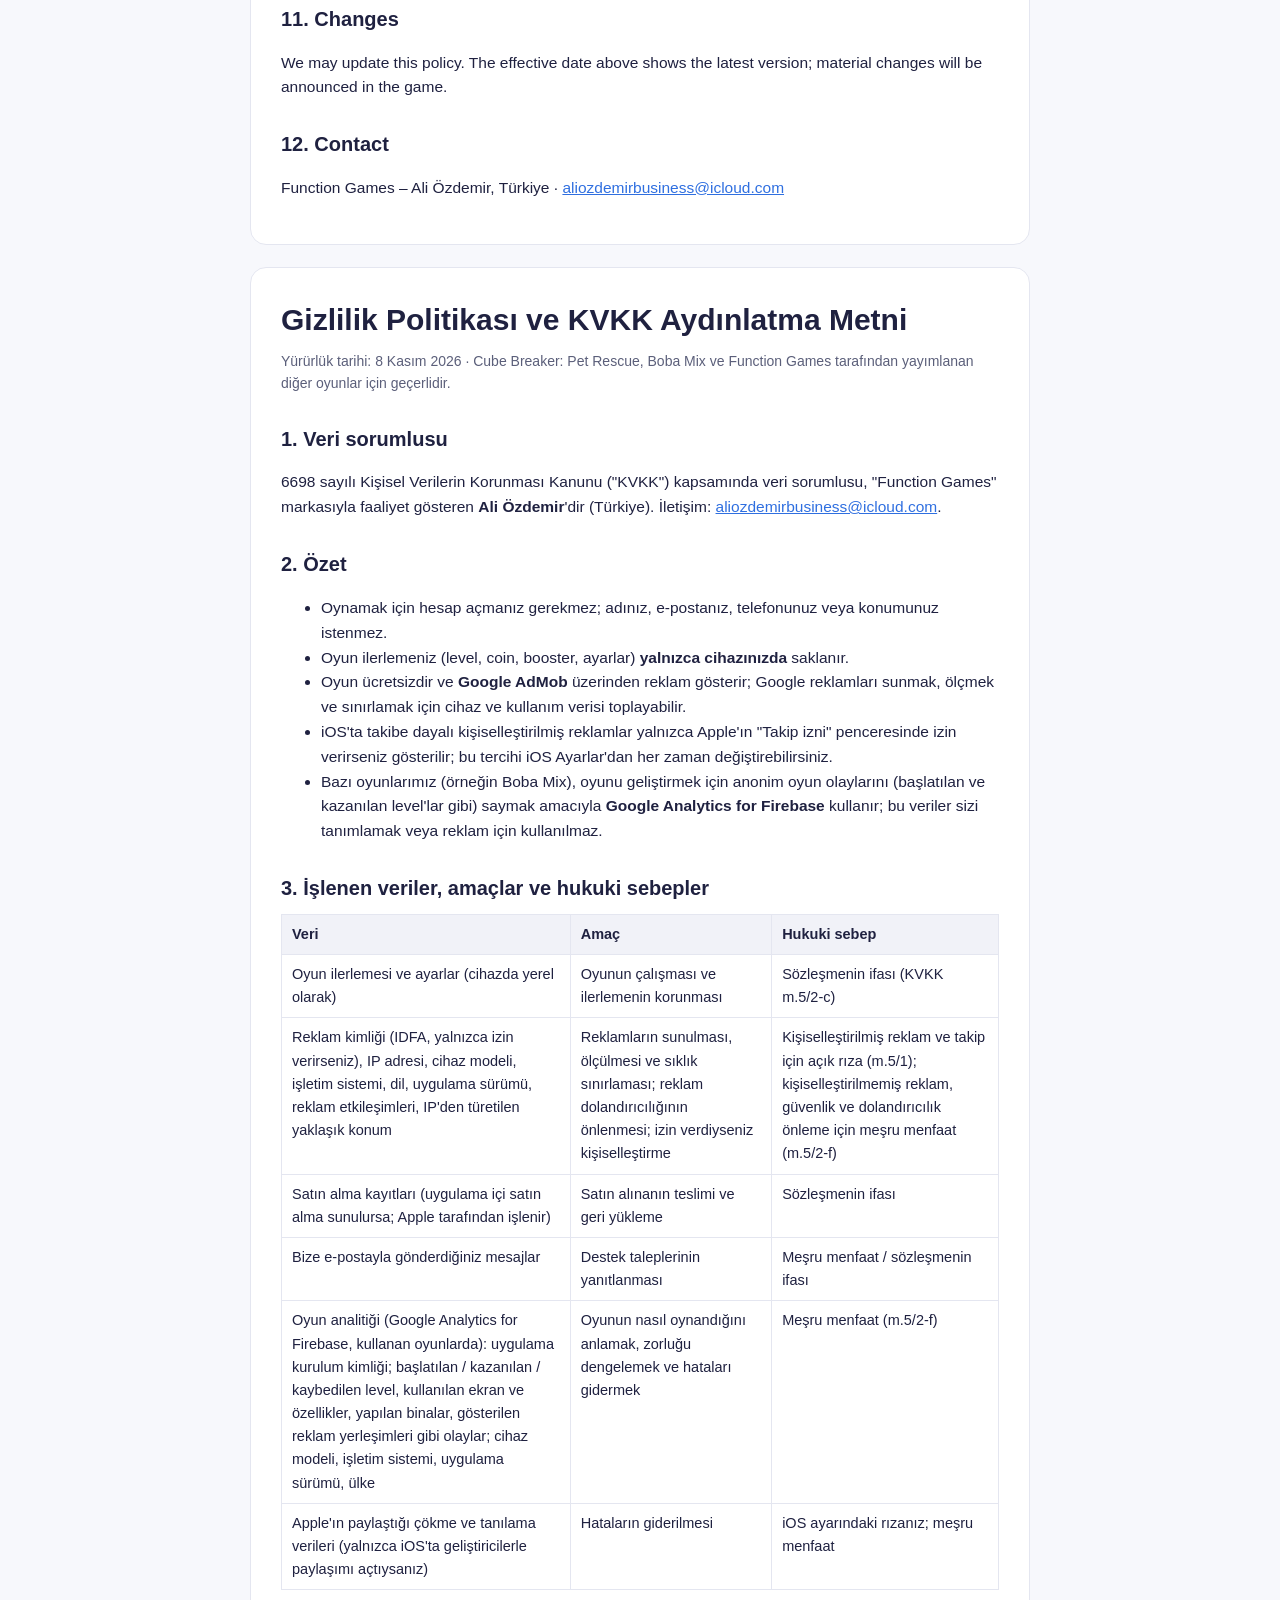
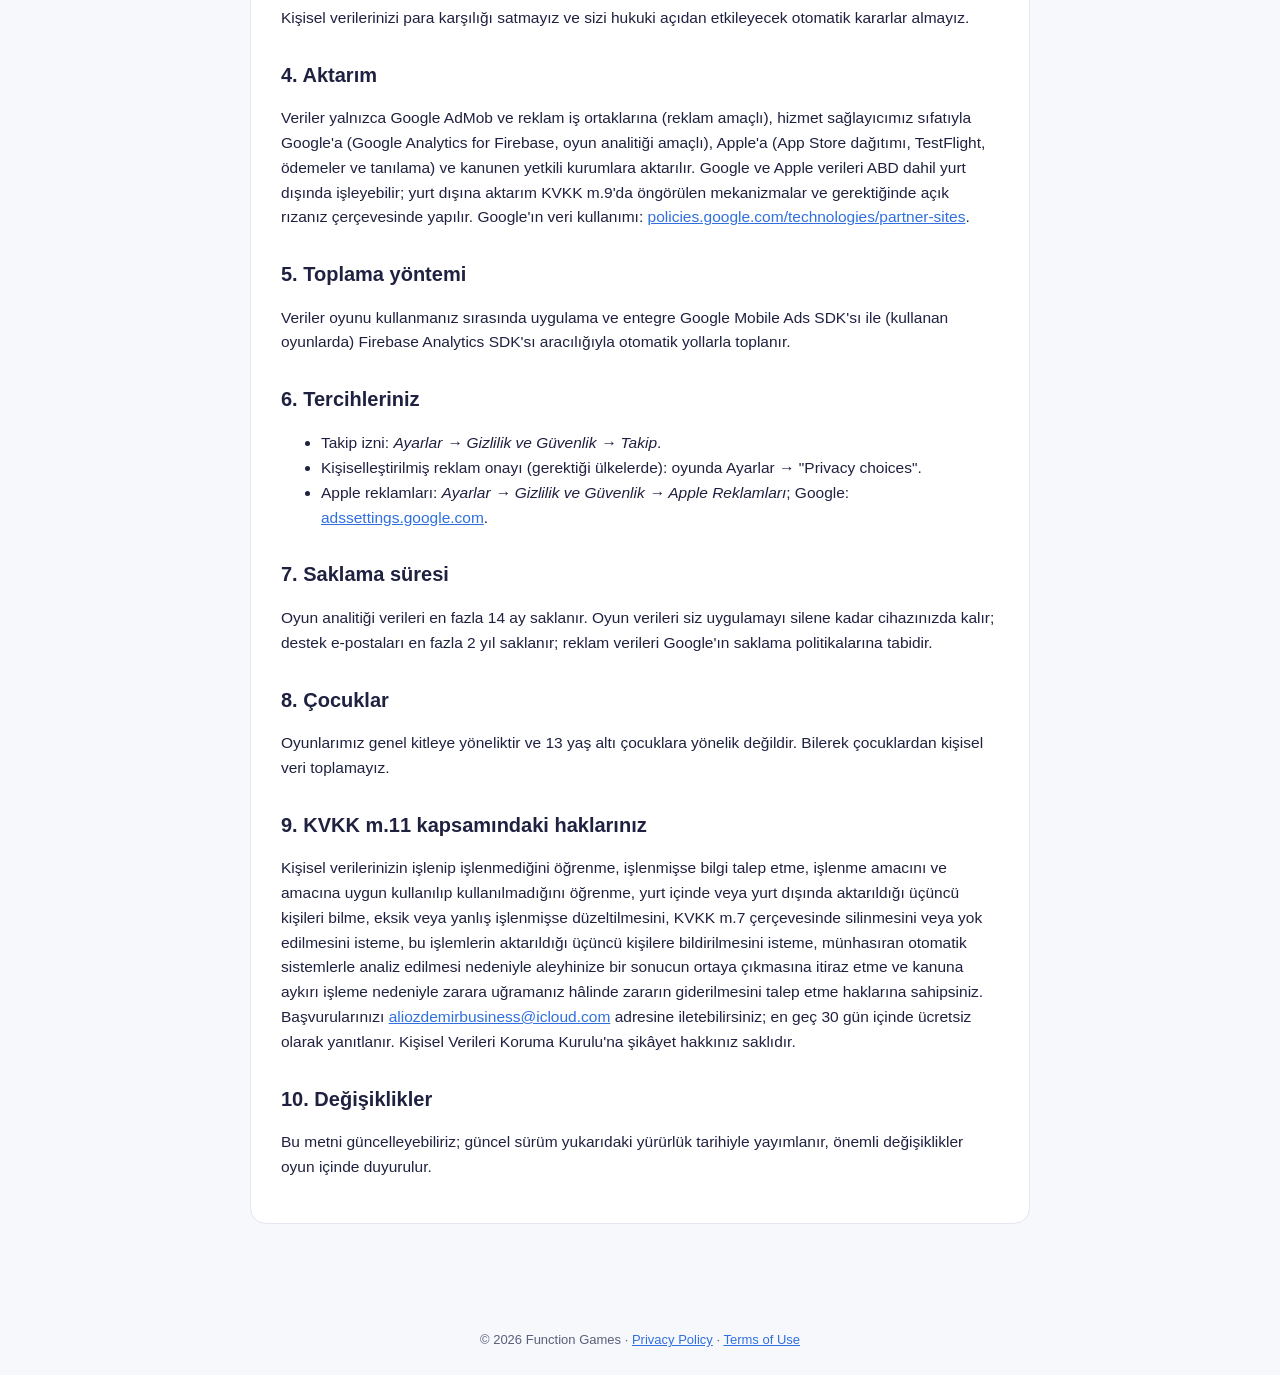
==== commit ad107d06: "Privacy policy: add Boba Mix and Firebase Analytics" ====
--- a/privacy.html
+++ b/privacy.html
@@ -13,7 +13,7 @@
 
 <div class="card" id="en">
 <h1>Privacy Policy</h1>
-<div class="meta">Effective date: 27 September 2026 · Applies to: Smash Cube: Pet Rescue and other games published by Function Games<br>
+<div class="meta">Effective date: 8 November 2026 · Applies to: Cube Breaker: Pet Rescue, Boba Mix and other games published by Function Games<br>
 <span class="lang">Türkçe metin için <a href="#tr">aşağıya bakın</a>.</span></div>
 
 <h2>1. Who we are</h2>
@@ -25,6 +25,7 @@
 <li>Your game progress (levels, coins, boosters, settings) is stored <b>only on your device</b>.</li>
 <li>The game is free and shows ads through <b>Google AdMob</b>. Google may collect device and usage data to show, measure and limit ads, as explained below.</li>
 <li>On iOS, personalised ads based on tracking are only shown if you allow it in Apple's "Allow tracking" prompt. You can change this at any time in iOS Settings.</li>
+<li>Some games (such as Boba Mix) use <b>Google Analytics for Firebase</b> to count anonymous gameplay events (for example levels started and won) so we can improve the game. It is not used to identify you or for advertising.</li>
 </ul>
 
 <h2>3. Data processed and why</h2>
@@ -34,6 +35,7 @@
 <tr><td>Advertising identifier (IDFA, only if you allow tracking), IP address, device model, OS version, language, app version, ad interactions (views, clicks, rewarded ad completions), coarse location derived from IP</td><td>Serving, measuring and frequency-capping ads; preventing ad fraud; personalising ads where you consented</td><td>Consent for personalised ads and tracking (GDPR Art. 6(1)(a); KVKK Art. 5(1)); legitimate interest for non-personalised ads, security and fraud prevention (GDPR Art. 6(1)(f); KVKK Art. 5(2)(f))</td></tr>
 <tr><td>Purchase records (if in-app purchases are offered) — processed by Apple</td><td>Delivering what you bought, restoring purchases</td><td>Performance of contract</td></tr>
 <tr><td>Messages you send us by e-mail</td><td>Answering support requests</td><td>Legitimate interest / performance of contract</td></tr>
+<tr><td>Gameplay analytics (Google Analytics for Firebase, in games that use it): app-instance identifier, events such as level started / won / failed, screens and features used, buildings built, ad placements shown, device model, OS version, app version, country</td><td>Understanding how the game is played, balancing difficulty and fixing problems</td><td>Legitimate interest (GDPR Art. 6(1)(f); KVKK Art. 5(2)(f))</td></tr>
 <tr><td>Crash and usage diagnostics shared by Apple (only if you opted in to share with developers)</td><td>Fixing bugs and improving stability</td><td>Your consent given in iOS settings; legitimate interest</td></tr>
 </table>
 <p>We do not sell personal data for money. We do not use your data for automated decisions that have legal or similarly significant effects on you.</p>
@@ -49,13 +51,13 @@
 </ul>
 
 <h2>5. Sharing</h2>
-<p>We share data only with: Google AdMob and its ad partners (advertising, as above); Apple (App Store distribution, TestFlight, payments and diagnostics); and authorities when required by law. We do not share data with other third parties.</p>
+<p>We share data only with: Google AdMob and its ad partners (advertising, as above); Google (Google Analytics for Firebase, as our service provider for gameplay analytics); Apple (App Store distribution, TestFlight, payments and diagnostics); and authorities when required by law. We do not share data with other third parties.</p>
 
 <h2>6. International transfers</h2>
 <p>Google and Apple may process data in countries outside Türkiye and the EEA, including the United States. Such transfers rely on the providers' safeguards, such as the EU Standard Contractual Clauses and the EU–US Data Privacy Framework, and — for transfers from Türkiye — on the mechanisms of KVKK Article 9, including your explicit consent where required.</p>
 
 <h2>7. Retention</h2>
-<p>Game progress stays on your device until you delete the app. Support e-mails are kept for up to 2 years. Advertising data is retained by Google according to its own retention policies. Apple retains purchase and diagnostic data under its policies.</p>
+<p>Game progress stays on your device until you delete the app. Support e-mails are kept for up to 2 years. Gameplay analytics data is kept for up to 14 months. Advertising data is retained by Google according to its own retention policies. Apple retains purchase and diagnostic data under its policies.</p>
 
 <h2>8. Children</h2>
 <p>Our games are designed for a general audience and are <b>not directed at children under 13</b> (or under the age of digital consent in your country). We do not knowingly collect personal data from children. If you believe a child has provided us personal data, contact us and we will delete it.</p>
@@ -76,7 +78,7 @@
 
 <div class="card" id="tr">
 <h1>Gizlilik Politikası ve KVKK Aydınlatma Metni</h1>
-<div class="meta">Yürürlük tarihi: 27 Eylül 2026 · Smash Cube: Pet Rescue ve Function Games tarafından yayımlanan diğer oyunlar için geçerlidir.</div>
+<div class="meta">Yürürlük tarihi: 8 Kasım 2026 · Cube Breaker: Pet Rescue, Boba Mix ve Function Games tarafından yayımlanan diğer oyunlar için geçerlidir.</div>
 
 <h2>1. Veri sorumlusu</h2>
 <p>6698 sayılı Kişisel Verilerin Korunması Kanunu ("KVKK") kapsamında veri sorumlusu, "Function Games" markasıyla faaliyet gösteren <b>Ali Özdemir</b>'dir (Türkiye). İletişim: <a href="mailto:aliozdemirbusiness@icloud.com">aliozdemirbusiness@icloud.com</a>.</p>
@@ -87,6 +89,7 @@
 <li>Oyun ilerlemeniz (level, coin, booster, ayarlar) <b>yalnızca cihazınızda</b> saklanır.</li>
 <li>Oyun ücretsizdir ve <b>Google AdMob</b> üzerinden reklam gösterir; Google reklamları sunmak, ölçmek ve sınırlamak için cihaz ve kullanım verisi toplayabilir.</li>
 <li>iOS'ta takibe dayalı kişiselleştirilmiş reklamlar yalnızca Apple'ın "Takip izni" penceresinde izin verirseniz gösterilir; bu tercihi iOS Ayarlar'dan her zaman değiştirebilirsiniz.</li>
+<li>Bazı oyunlarımız (örneğin Boba Mix), oyunu geliştirmek için anonim oyun olaylarını (başlatılan ve kazanılan level'lar gibi) saymak amacıyla <b>Google Analytics for Firebase</b> kullanır; bu veriler sizi tanımlamak veya reklam için kullanılmaz.</li>
 </ul>
 
 <h2>3. İşlenen veriler, amaçlar ve hukuki sebepler</h2>
@@ -96,15 +99,16 @@
 <tr><td>Reklam kimliği (IDFA, yalnızca izin verirseniz), IP adresi, cihaz modeli, işletim sistemi, dil, uygulama sürümü, reklam etkileşimleri, IP'den türetilen yaklaşık konum</td><td>Reklamların sunulması, ölçülmesi ve sıklık sınırlaması; reklam dolandırıcılığının önlenmesi; izin verdiyseniz kişiselleştirme</td><td>Kişiselleştirilmiş reklam ve takip için açık rıza (m.5/1); kişiselleştirilmemiş reklam, güvenlik ve dolandırıcılık önleme için meşru menfaat (m.5/2-f)</td></tr>
 <tr><td>Satın alma kayıtları (uygulama içi satın alma sunulursa; Apple tarafından işlenir)</td><td>Satın alınanın teslimi ve geri yükleme</td><td>Sözleşmenin ifası</td></tr>
 <tr><td>Bize e-postayla gönderdiğiniz mesajlar</td><td>Destek taleplerinin yanıtlanması</td><td>Meşru menfaat / sözleşmenin ifası</td></tr>
+<tr><td>Oyun analitiği (Google Analytics for Firebase, kullanan oyunlarda): uygulama kurulum kimliği; başlatılan / kazanılan / kaybedilen level, kullanılan ekran ve özellikler, yapılan binalar, gösterilen reklam yerleşimleri gibi olaylar; cihaz modeli, işletim sistemi, uygulama sürümü, ülke</td><td>Oyunun nasıl oynandığını anlamak, zorluğu dengelemek ve hataları gidermek</td><td>Meşru menfaat (m.5/2-f)</td></tr>
 <tr><td>Apple'ın paylaştığı çökme ve tanılama verileri (yalnızca iOS'ta geliştiricilerle paylaşımı açtıysanız)</td><td>Hataların giderilmesi</td><td>iOS ayarındaki rızanız; meşru menfaat</td></tr>
 </table>
 <p>Kişisel verilerinizi para karşılığı satmayız ve sizi hukuki açıdan etkileyecek otomatik kararlar almayız.</p>
 
 <h2>4. Aktarım</h2>
-<p>Veriler yalnızca Google AdMob ve reklam iş ortaklarına (reklam amaçlı), Apple'a (App Store dağıtımı, TestFlight, ödemeler ve tanılama) ve kanunen yetkili kurumlara aktarılır. Google ve Apple verileri ABD dahil yurt dışında işleyebilir; yurt dışına aktarım KVKK m.9'da öngörülen mekanizmalar ve gerektiğinde açık rızanız çerçevesinde yapılır. Google'ın veri kullanımı: <a href="https://policies.google.com/technologies/partner-sites">policies.google.com/technologies/partner-sites</a>.</p>
+<p>Veriler yalnızca Google AdMob ve reklam iş ortaklarına (reklam amaçlı), hizmet sağlayıcımız sıfatıyla Google'a (Google Analytics for Firebase, oyun analitiği amaçlı), Apple'a (App Store dağıtımı, TestFlight, ödemeler ve tanılama) ve kanunen yetkili kurumlara aktarılır. Google ve Apple verileri ABD dahil yurt dışında işleyebilir; yurt dışına aktarım KVKK m.9'da öngörülen mekanizmalar ve gerektiğinde açık rızanız çerçevesinde yapılır. Google'ın veri kullanımı: <a href="https://policies.google.com/technologies/partner-sites">policies.google.com/technologies/partner-sites</a>.</p>
 
 <h2>5. Toplama yöntemi</h2>
-<p>Veriler oyunu kullanmanız sırasında uygulama ve entegre Google Mobile Ads SDK'sı aracılığıyla otomatik yollarla toplanır.</p>
+<p>Veriler oyunu kullanmanız sırasında uygulama ve entegre Google Mobile Ads SDK'sı ile (kullanan oyunlarda) Firebase Analytics SDK'sı aracılığıyla otomatik yollarla toplanır.</p>
 
 <h2>6. Tercihleriniz</h2>
 <ul>
@@ -114,7 +118,7 @@
 </ul>
 
 <h2>7. Saklama süresi</h2>
-<p>Oyun verileri siz uygulamayı silene kadar cihazınızda kalır; destek e-postaları en fazla 2 yıl saklanır; reklam verileri Google'ın saklama politikalarına tabidir.</p>
+<p>Oyun analitiği verileri en fazla 14 ay saklanır. Oyun verileri siz uygulamayı silene kadar cihazınızda kalır; destek e-postaları en fazla 2 yıl saklanır; reklam verileri Google'ın saklama politikalarına tabidir.</p>
 
 <h2>8. Çocuklar</h2>
 <p>Oyunlarımız genel kitleye yöneliktir ve 13 yaş altı çocuklara yönelik değildir. Bilerek çocuklardan kişisel veri toplamayız.</p>
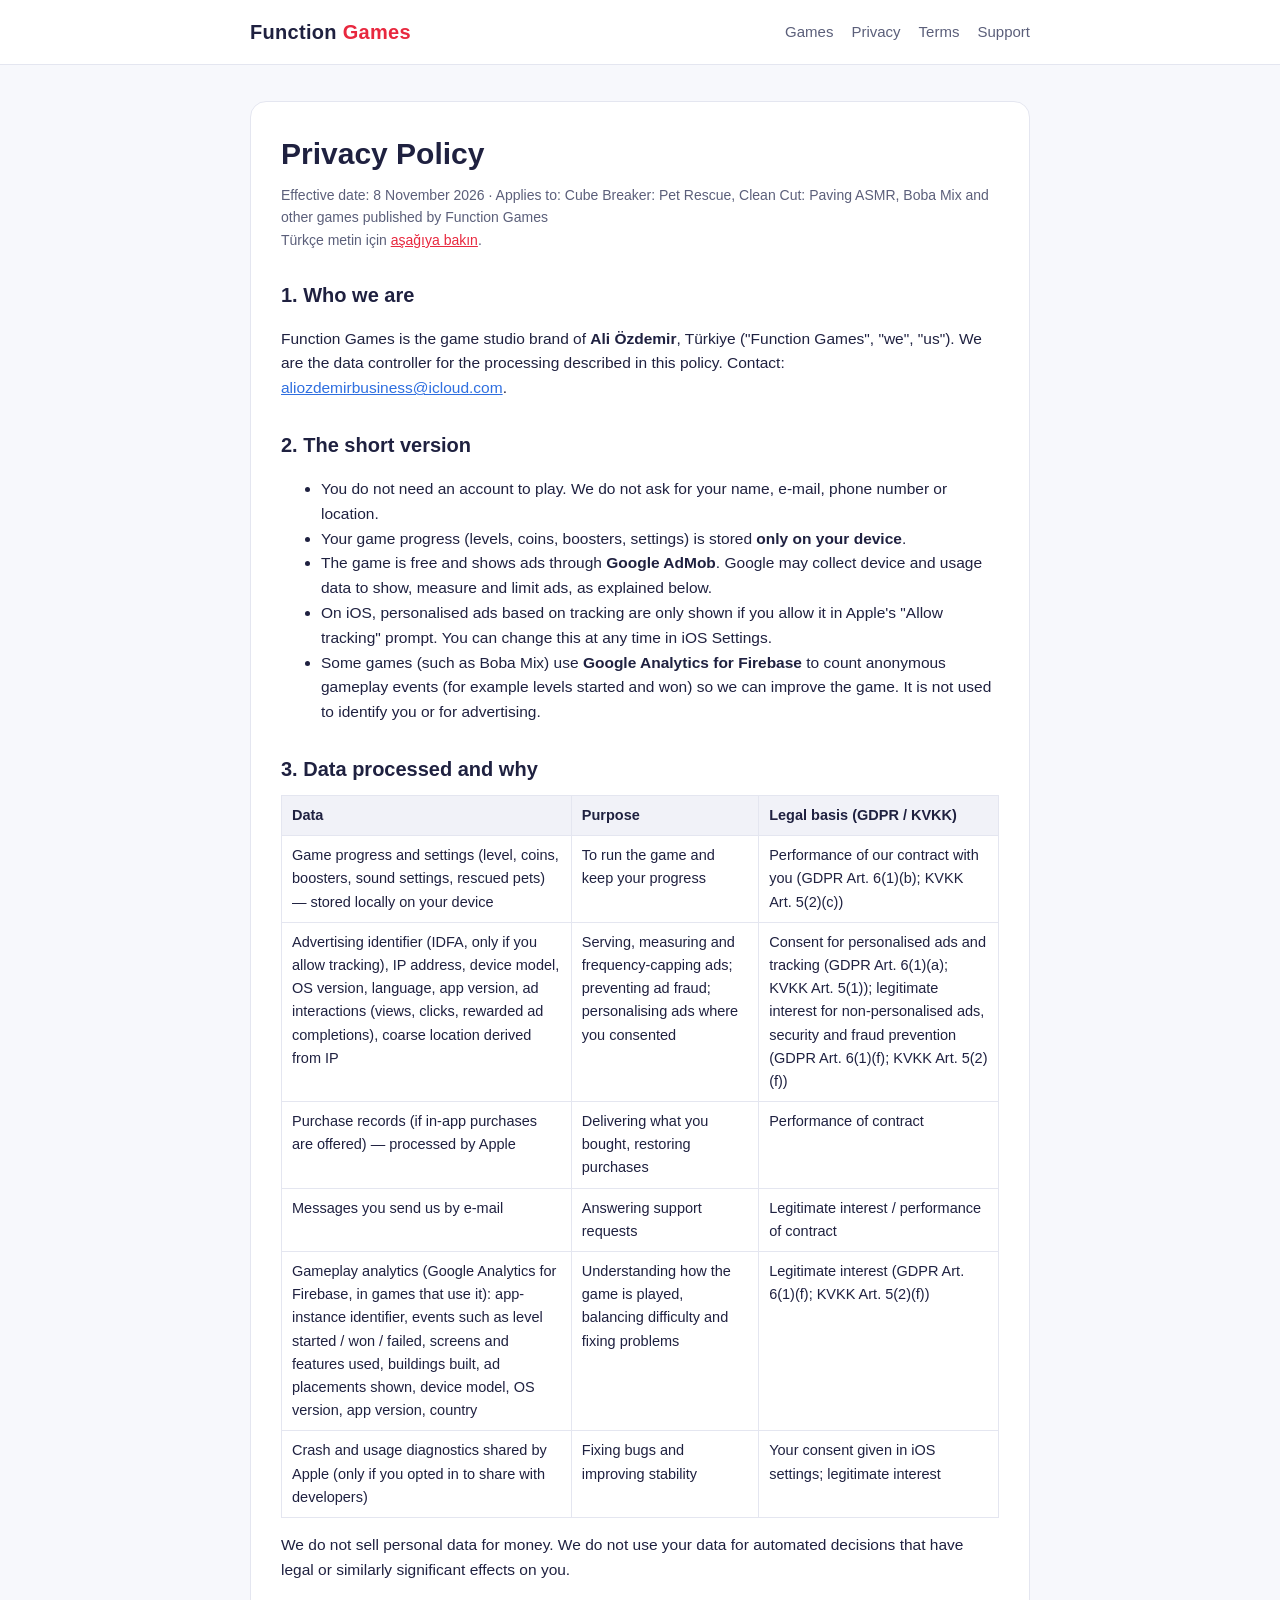
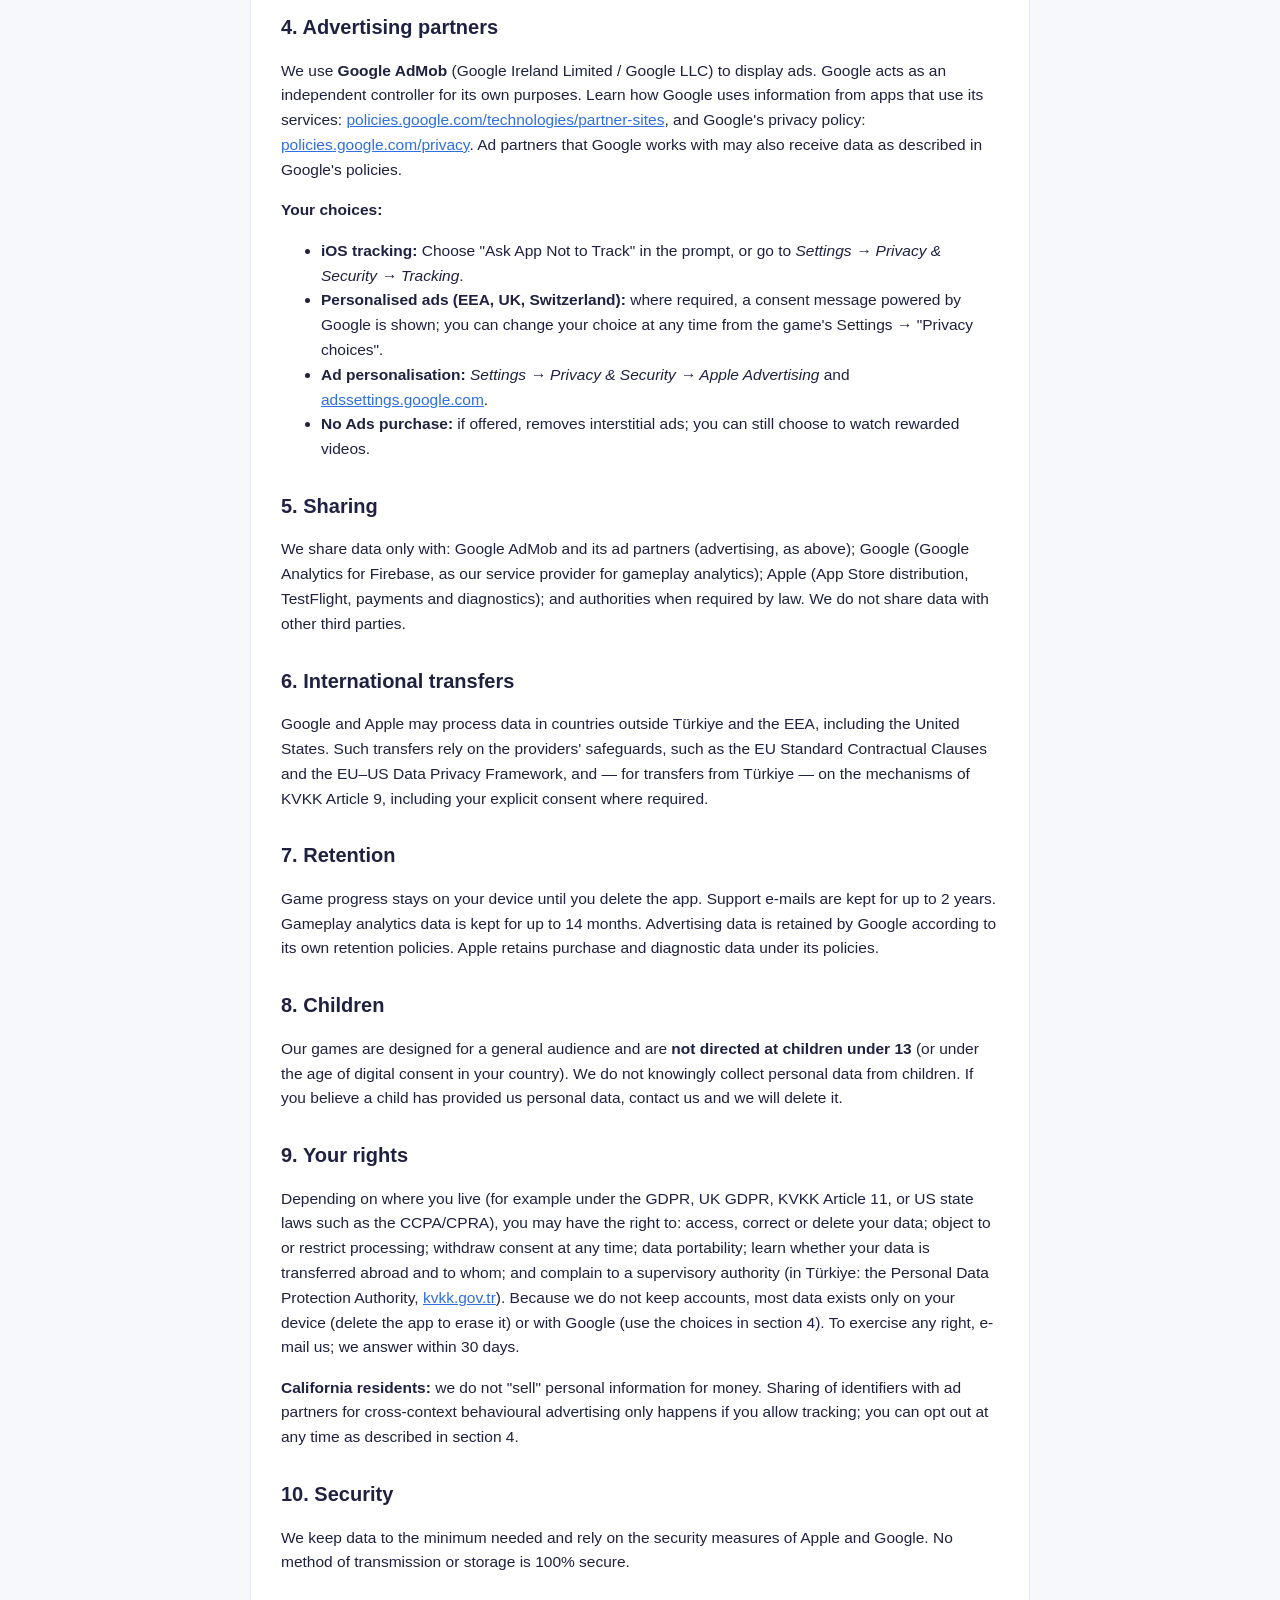
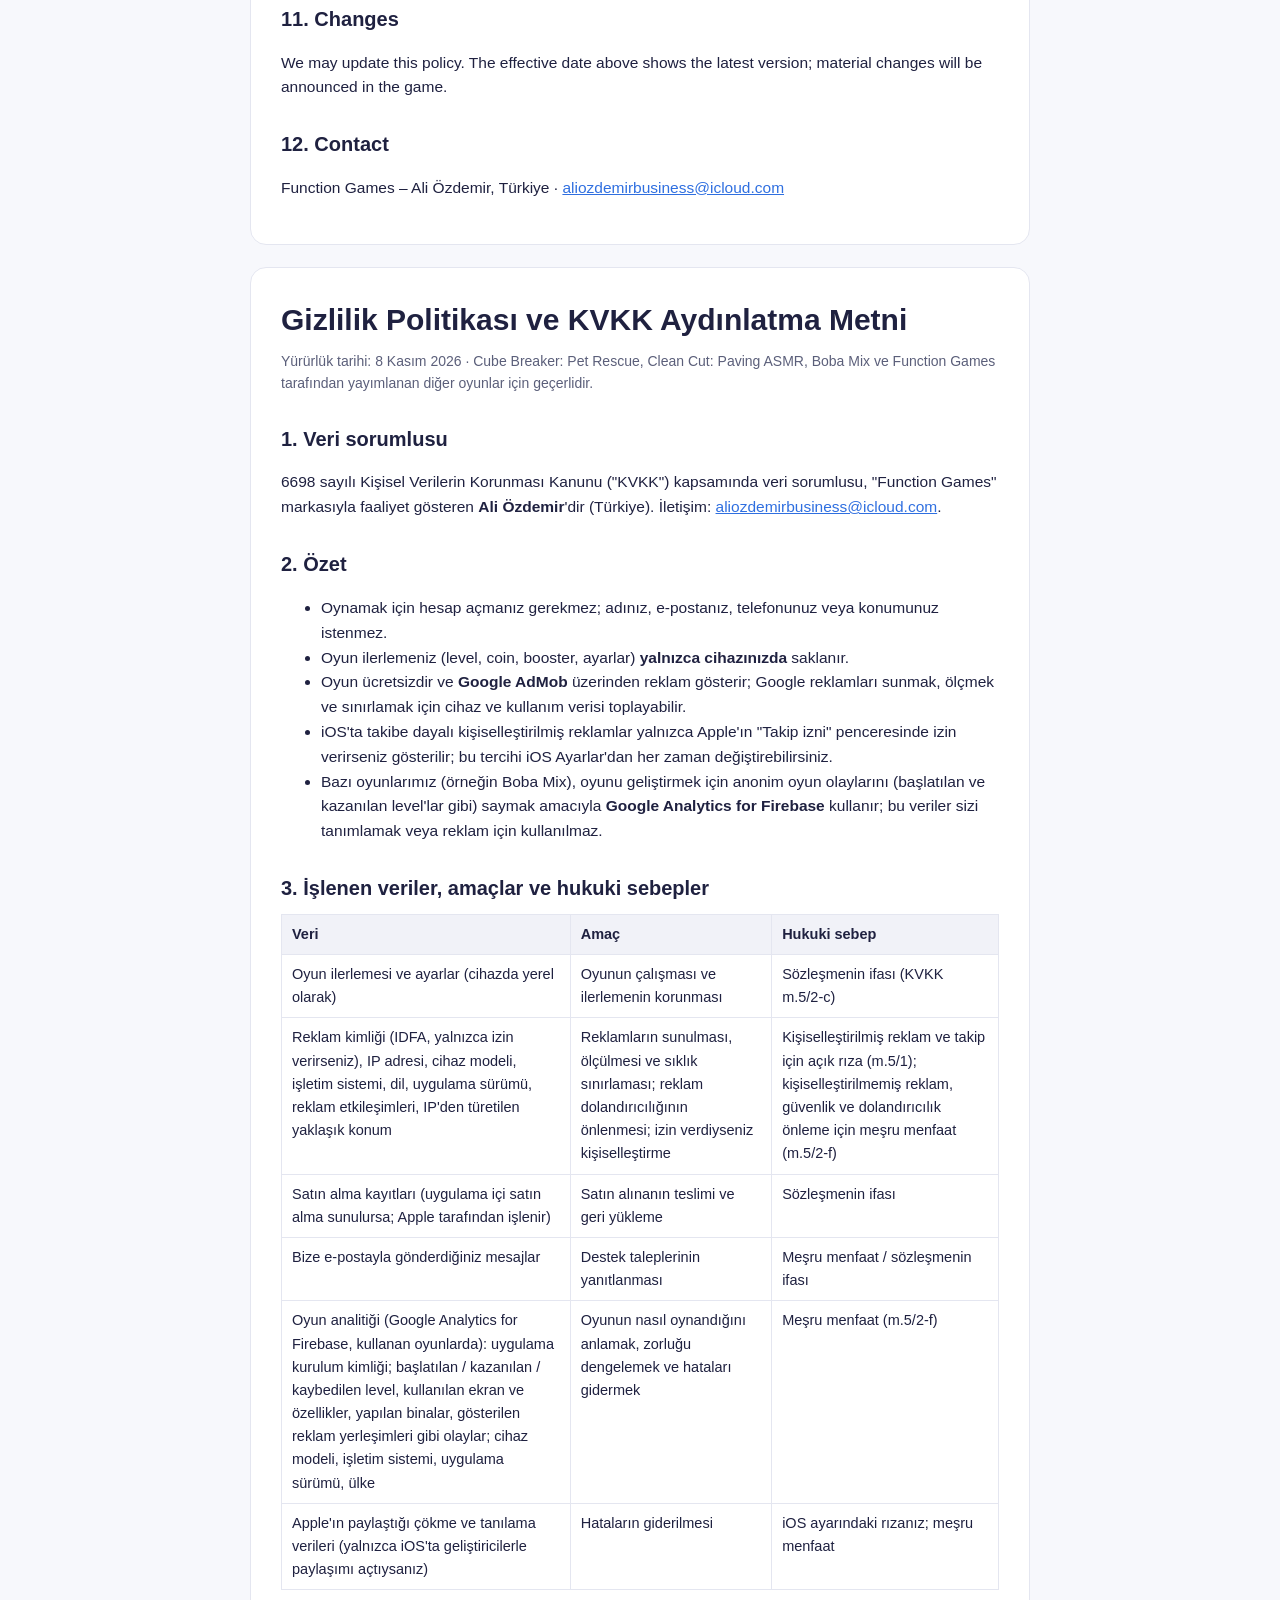
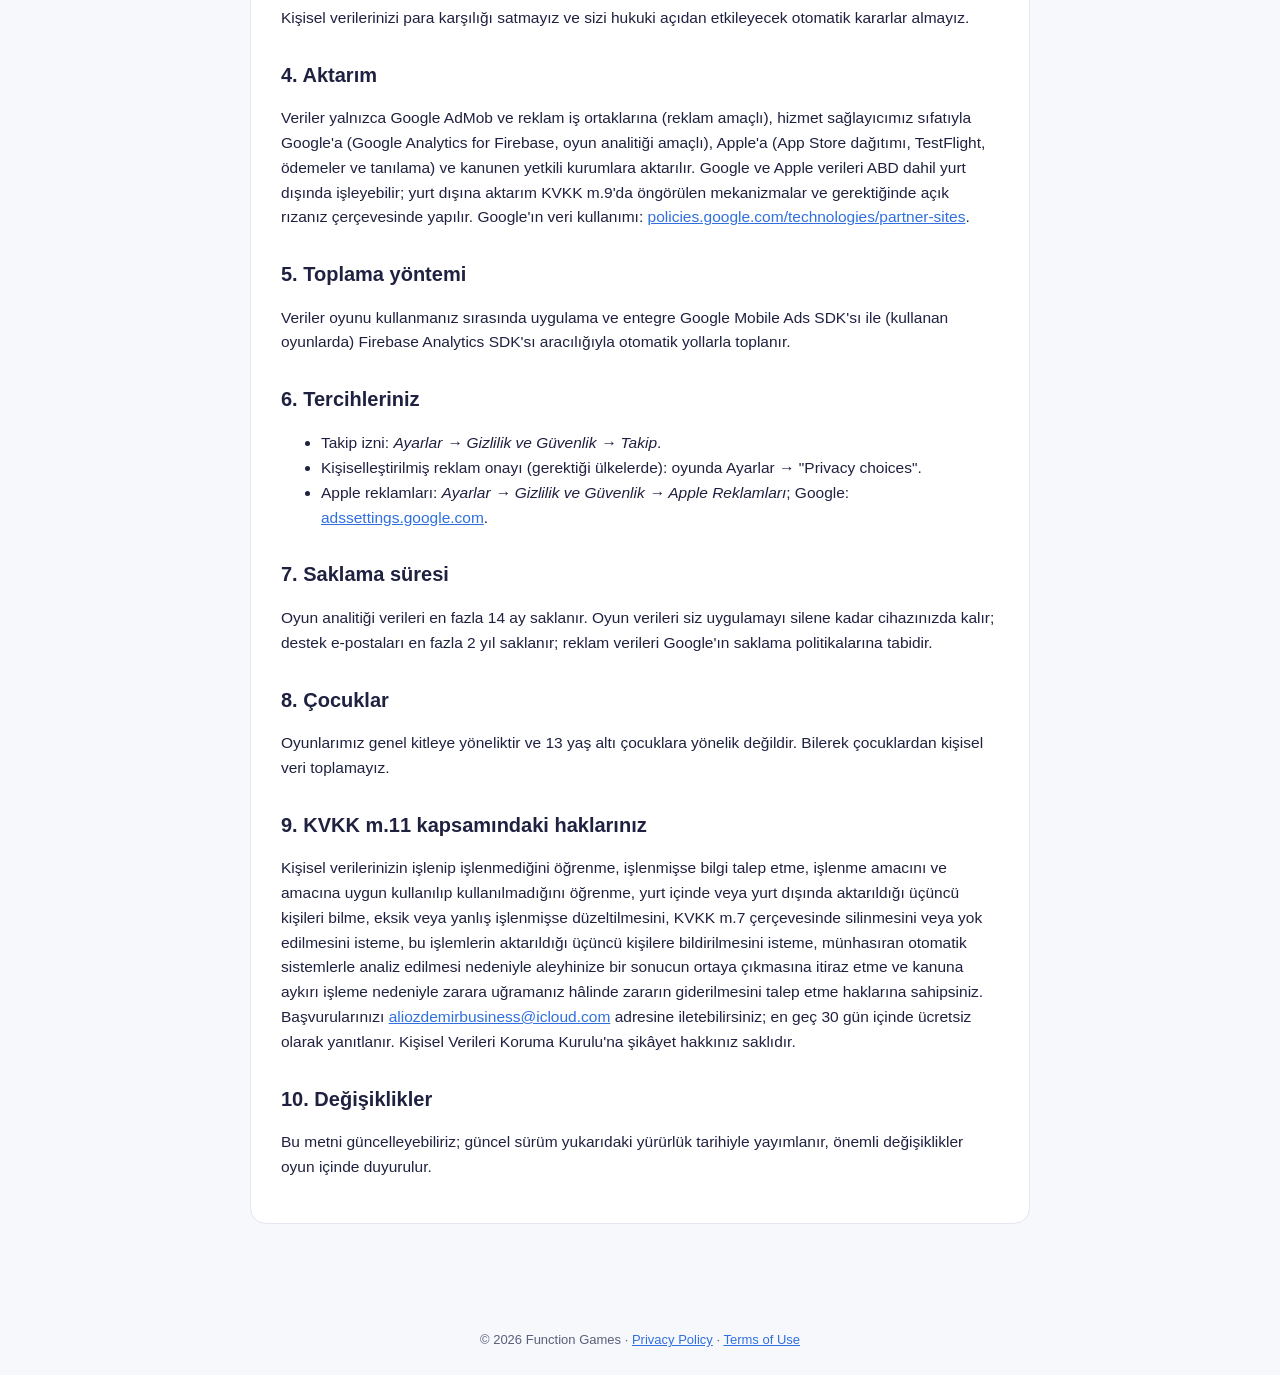
==== commit 47aa53a5: "Legal: add Clean Cut to covered games" ====
--- a/privacy.html
+++ b/privacy.html
@@ -13,7 +13,7 @@
 
 <div class="card" id="en">
 <h1>Privacy Policy</h1>
-<div class="meta">Effective date: 8 November 2026 · Applies to: Cube Breaker: Pet Rescue, Boba Mix and other games published by Function Games<br>
+<div class="meta">Effective date: 8 November 2026 · Applies to: Cube Breaker: Pet Rescue, Clean Cut: Paving ASMR, Boba Mix and other games published by Function Games<br>
 <span class="lang">Türkçe metin için <a href="#tr">aşağıya bakın</a>.</span></div>
 
 <h2>1. Who we are</h2>
@@ -78,7 +78,7 @@
 
 <div class="card" id="tr">
 <h1>Gizlilik Politikası ve KVKK Aydınlatma Metni</h1>
-<div class="meta">Yürürlük tarihi: 8 Kasım 2026 · Cube Breaker: Pet Rescue, Boba Mix ve Function Games tarafından yayımlanan diğer oyunlar için geçerlidir.</div>
+<div class="meta">Yürürlük tarihi: 8 Kasım 2026 · Cube Breaker: Pet Rescue, Clean Cut: Paving ASMR, Boba Mix ve Function Games tarafından yayımlanan diğer oyunlar için geçerlidir.</div>
 
 <h2>1. Veri sorumlusu</h2>
 <p>6698 sayılı Kişisel Verilerin Korunması Kanunu ("KVKK") kapsamında veri sorumlusu, "Function Games" markasıyla faaliyet gösteren <b>Ali Özdemir</b>'dir (Türkiye). İletişim: <a href="mailto:aliozdemirbusiness@icloud.com">aliozdemirbusiness@icloud.com</a>.</p>
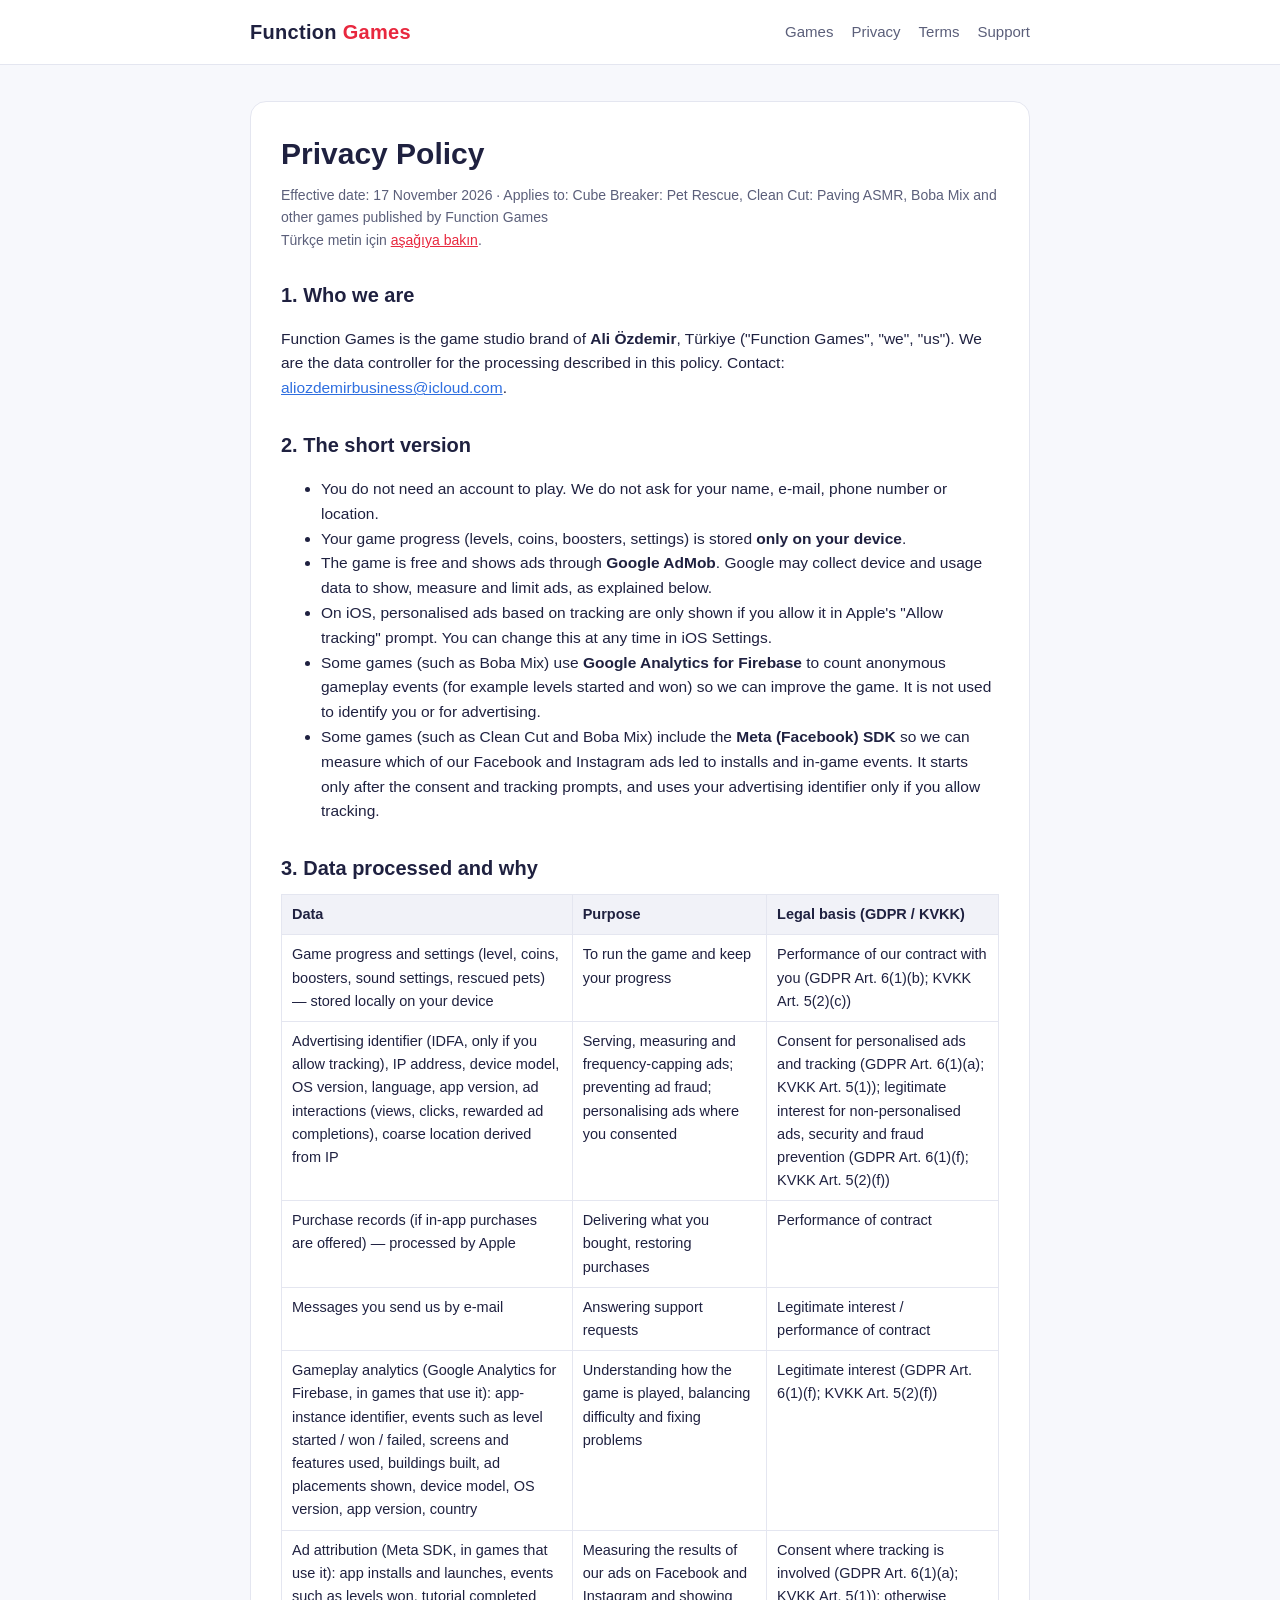
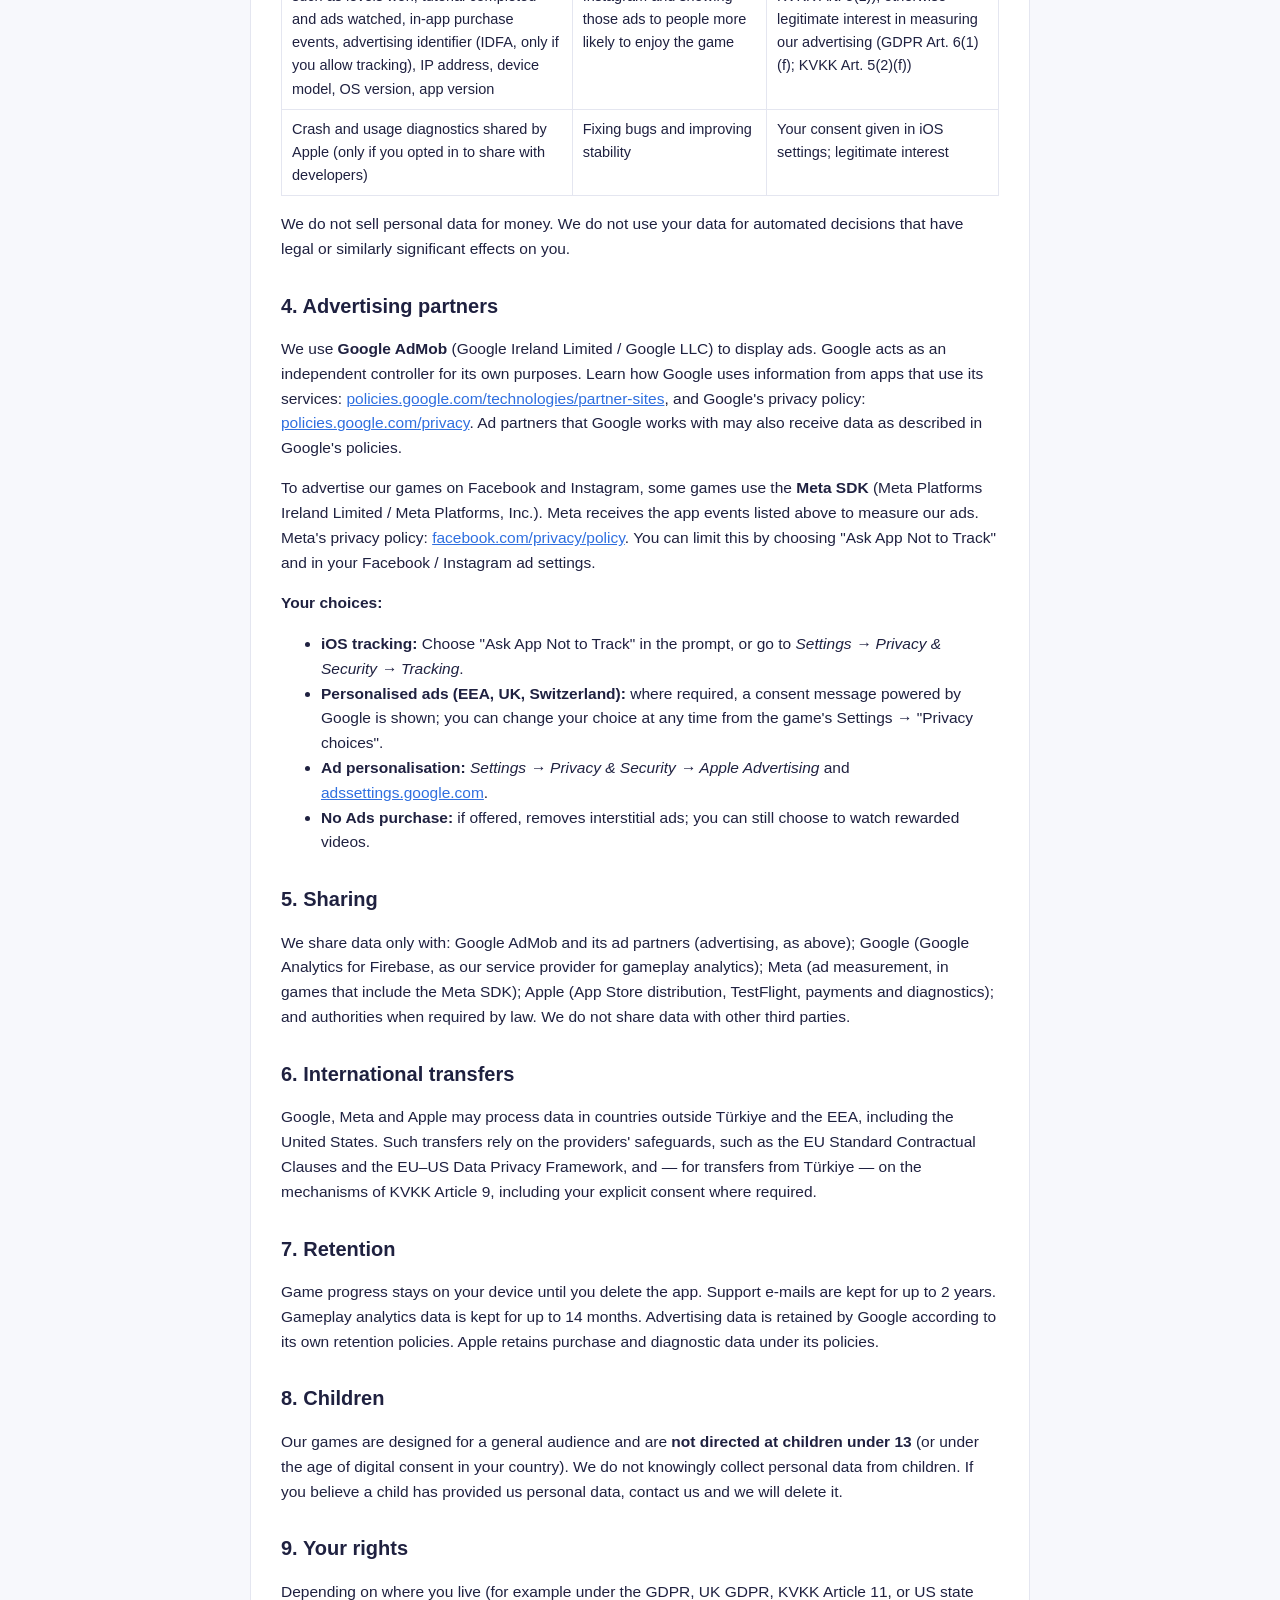
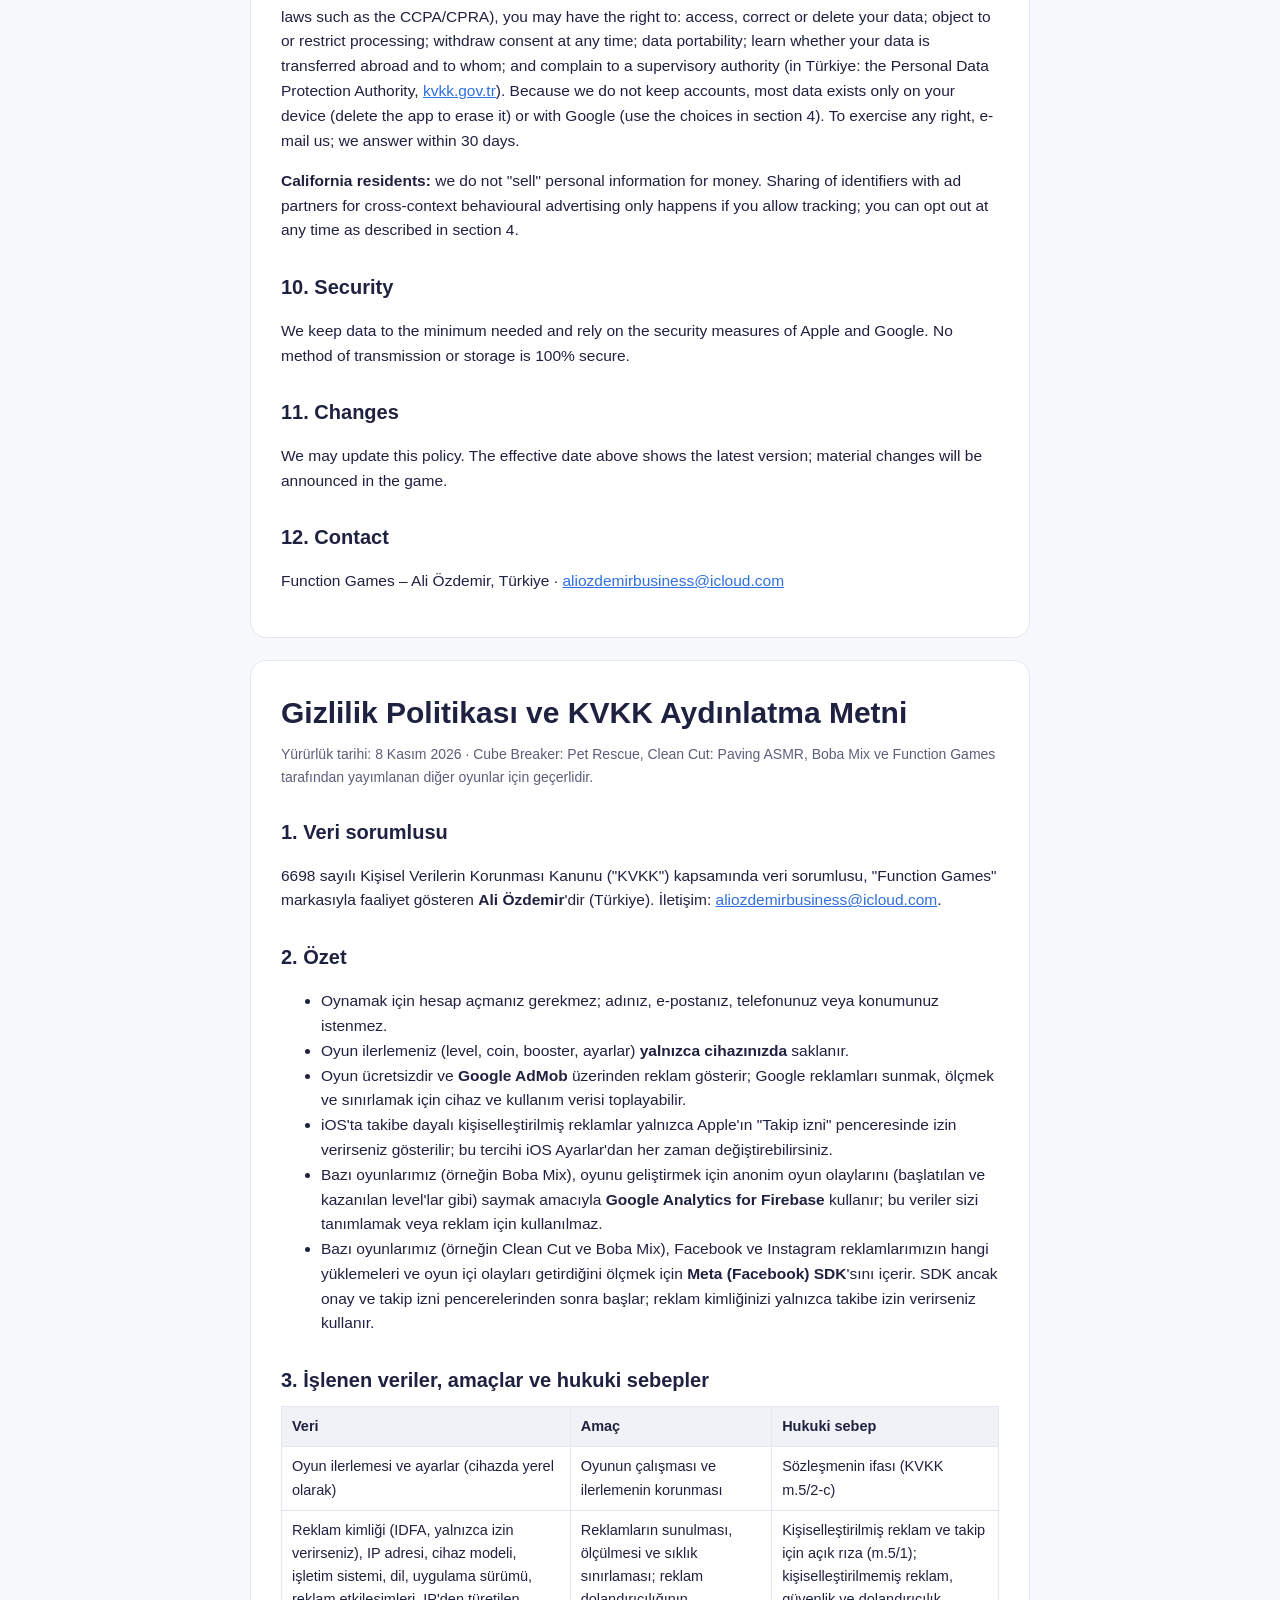
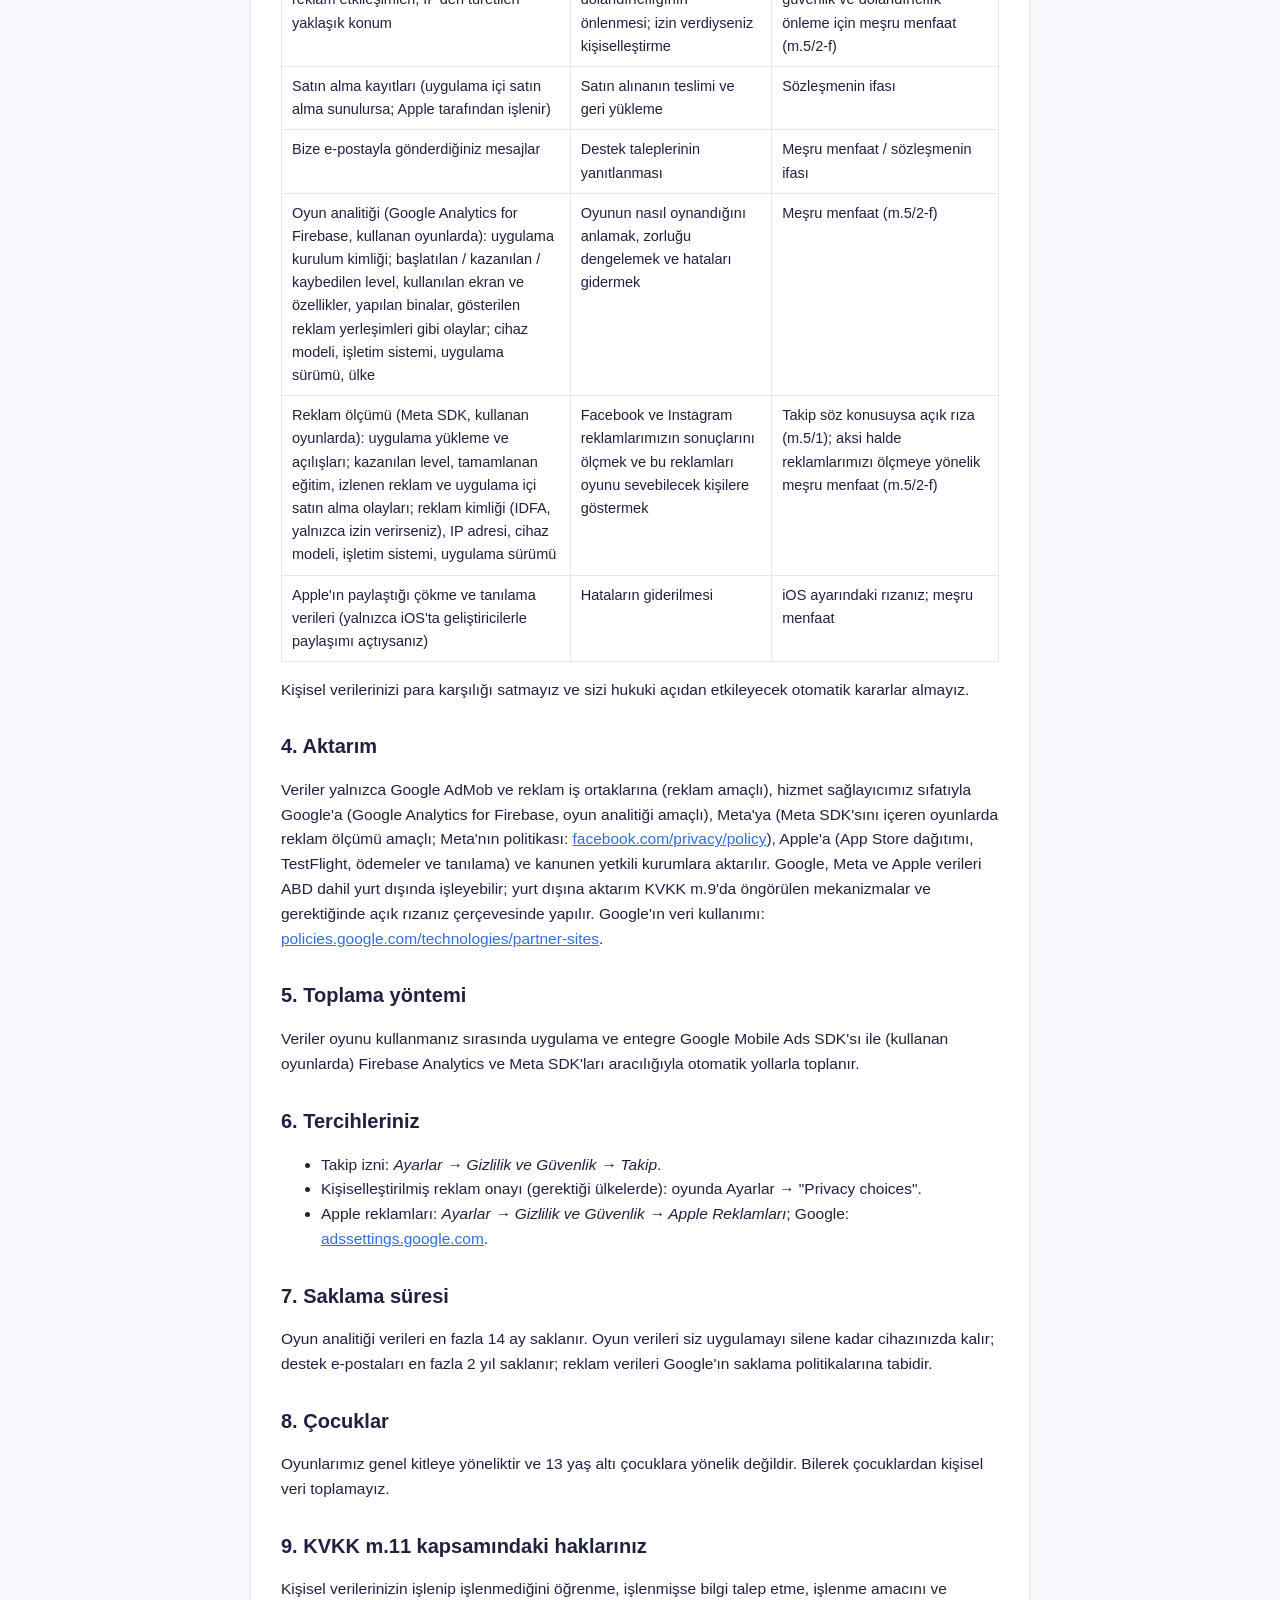
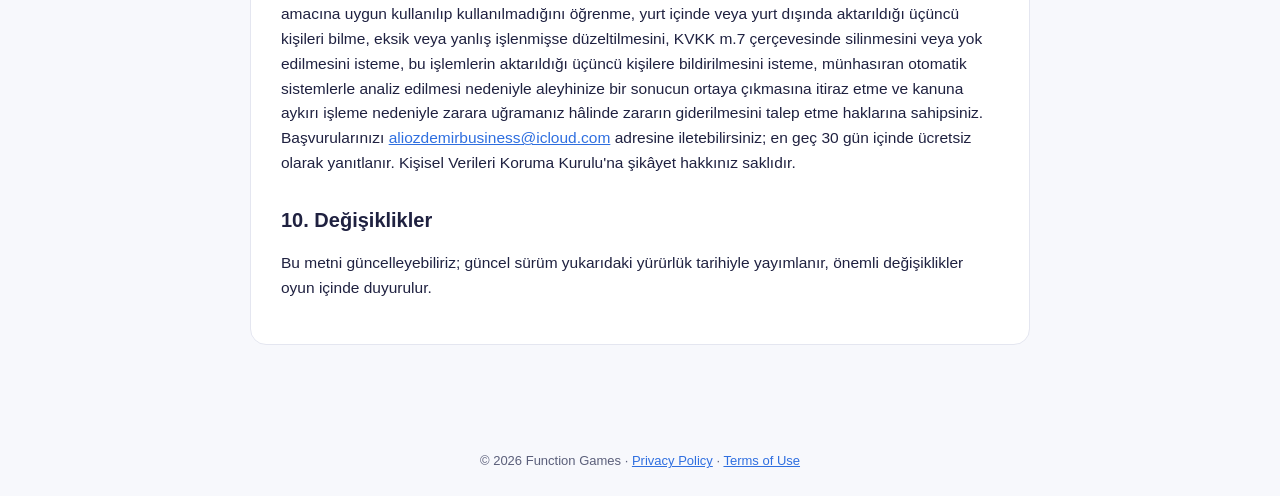
==== commit 77deddbc: "Privacy policy: add Meta SDK (ad measurement) disclosure" ====
--- a/privacy.html
+++ b/privacy.html
@@ -13,7 +13,7 @@
 
 <div class="card" id="en">
 <h1>Privacy Policy</h1>
-<div class="meta">Effective date: 8 November 2026 · Applies to: Cube Breaker: Pet Rescue, Clean Cut: Paving ASMR, Boba Mix and other games published by Function Games<br>
+<div class="meta">Effective date: 17 November 2026 · Applies to: Cube Breaker: Pet Rescue, Clean Cut: Paving ASMR, Boba Mix and other games published by Function Games<br>
 <span class="lang">Türkçe metin için <a href="#tr">aşağıya bakın</a>.</span></div>
 
 <h2>1. Who we are</h2>
@@ -26,6 +26,7 @@
 <li>The game is free and shows ads through <b>Google AdMob</b>. Google may collect device and usage data to show, measure and limit ads, as explained below.</li>
 <li>On iOS, personalised ads based on tracking are only shown if you allow it in Apple's "Allow tracking" prompt. You can change this at any time in iOS Settings.</li>
 <li>Some games (such as Boba Mix) use <b>Google Analytics for Firebase</b> to count anonymous gameplay events (for example levels started and won) so we can improve the game. It is not used to identify you or for advertising.</li>
+<li>Some games (such as Clean Cut and Boba Mix) include the <b>Meta (Facebook) SDK</b> so we can measure which of our Facebook and Instagram ads led to installs and in-game events. It starts only after the consent and tracking prompts, and uses your advertising identifier only if you allow tracking.</li>
 </ul>
 
 <h2>3. Data processed and why</h2>
@@ -36,12 +37,14 @@
 <tr><td>Purchase records (if in-app purchases are offered) — processed by Apple</td><td>Delivering what you bought, restoring purchases</td><td>Performance of contract</td></tr>
 <tr><td>Messages you send us by e-mail</td><td>Answering support requests</td><td>Legitimate interest / performance of contract</td></tr>
 <tr><td>Gameplay analytics (Google Analytics for Firebase, in games that use it): app-instance identifier, events such as level started / won / failed, screens and features used, buildings built, ad placements shown, device model, OS version, app version, country</td><td>Understanding how the game is played, balancing difficulty and fixing problems</td><td>Legitimate interest (GDPR Art. 6(1)(f); KVKK Art. 5(2)(f))</td></tr>
+<tr><td>Ad attribution (Meta SDK, in games that use it): app installs and launches, events such as levels won, tutorial completed and ads watched, in-app purchase events, advertising identifier (IDFA, only if you allow tracking), IP address, device model, OS version, app version</td><td>Measuring the results of our ads on Facebook and Instagram and showing those ads to people more likely to enjoy the game</td><td>Consent where tracking is involved (GDPR Art. 6(1)(a); KVKK Art. 5(1)); otherwise legitimate interest in measuring our advertising (GDPR Art. 6(1)(f); KVKK Art. 5(2)(f))</td></tr>
 <tr><td>Crash and usage diagnostics shared by Apple (only if you opted in to share with developers)</td><td>Fixing bugs and improving stability</td><td>Your consent given in iOS settings; legitimate interest</td></tr>
 </table>
 <p>We do not sell personal data for money. We do not use your data for automated decisions that have legal or similarly significant effects on you.</p>
 
 <h2>4. Advertising partners</h2>
 <p>We use <b>Google AdMob</b> (Google Ireland Limited / Google LLC) to display ads. Google acts as an independent controller for its own purposes. Learn how Google uses information from apps that use its services: <a href="https://policies.google.com/technologies/partner-sites">policies.google.com/technologies/partner-sites</a>, and Google's privacy policy: <a href="https://policies.google.com/privacy">policies.google.com/privacy</a>. Ad partners that Google works with may also receive data as described in Google's policies.</p>
+<p>To advertise our games on Facebook and Instagram, some games use the <b>Meta SDK</b> (Meta Platforms Ireland Limited / Meta Platforms, Inc.). Meta receives the app events listed above to measure our ads. Meta's privacy policy: <a href="https://www.facebook.com/privacy/policy">facebook.com/privacy/policy</a>. You can limit this by choosing "Ask App Not to Track" and in your Facebook / Instagram ad settings.</p>
 <p><b>Your choices:</b></p>
 <ul>
 <li><b>iOS tracking:</b> Choose "Ask App Not to Track" in the prompt, or go to <i>Settings → Privacy &amp; Security → Tracking</i>.</li>
@@ -51,10 +54,10 @@
 </ul>
 
 <h2>5. Sharing</h2>
-<p>We share data only with: Google AdMob and its ad partners (advertising, as above); Google (Google Analytics for Firebase, as our service provider for gameplay analytics); Apple (App Store distribution, TestFlight, payments and diagnostics); and authorities when required by law. We do not share data with other third parties.</p>
+<p>We share data only with: Google AdMob and its ad partners (advertising, as above); Google (Google Analytics for Firebase, as our service provider for gameplay analytics); Meta (ad measurement, in games that include the Meta SDK); Apple (App Store distribution, TestFlight, payments and diagnostics); and authorities when required by law. We do not share data with other third parties.</p>
 
 <h2>6. International transfers</h2>
-<p>Google and Apple may process data in countries outside Türkiye and the EEA, including the United States. Such transfers rely on the providers' safeguards, such as the EU Standard Contractual Clauses and the EU–US Data Privacy Framework, and — for transfers from Türkiye — on the mechanisms of KVKK Article 9, including your explicit consent where required.</p>
+<p>Google, Meta and Apple may process data in countries outside Türkiye and the EEA, including the United States. Such transfers rely on the providers' safeguards, such as the EU Standard Contractual Clauses and the EU–US Data Privacy Framework, and — for transfers from Türkiye — on the mechanisms of KVKK Article 9, including your explicit consent where required.</p>
 
 <h2>7. Retention</h2>
 <p>Game progress stays on your device until you delete the app. Support e-mails are kept for up to 2 years. Gameplay analytics data is kept for up to 14 months. Advertising data is retained by Google according to its own retention policies. Apple retains purchase and diagnostic data under its policies.</p>
@@ -90,6 +93,7 @@
 <li>Oyun ücretsizdir ve <b>Google AdMob</b> üzerinden reklam gösterir; Google reklamları sunmak, ölçmek ve sınırlamak için cihaz ve kullanım verisi toplayabilir.</li>
 <li>iOS'ta takibe dayalı kişiselleştirilmiş reklamlar yalnızca Apple'ın "Takip izni" penceresinde izin verirseniz gösterilir; bu tercihi iOS Ayarlar'dan her zaman değiştirebilirsiniz.</li>
 <li>Bazı oyunlarımız (örneğin Boba Mix), oyunu geliştirmek için anonim oyun olaylarını (başlatılan ve kazanılan level'lar gibi) saymak amacıyla <b>Google Analytics for Firebase</b> kullanır; bu veriler sizi tanımlamak veya reklam için kullanılmaz.</li>
+<li>Bazı oyunlarımız (örneğin Clean Cut ve Boba Mix), Facebook ve Instagram reklamlarımızın hangi yüklemeleri ve oyun içi olayları getirdiğini ölçmek için <b>Meta (Facebook) SDK</b>'sını içerir. SDK ancak onay ve takip izni pencerelerinden sonra başlar; reklam kimliğinizi yalnızca takibe izin verirseniz kullanır.</li>
 </ul>
 
 <h2>3. İşlenen veriler, amaçlar ve hukuki sebepler</h2>
@@ -100,15 +104,16 @@
 <tr><td>Satın alma kayıtları (uygulama içi satın alma sunulursa; Apple tarafından işlenir)</td><td>Satın alınanın teslimi ve geri yükleme</td><td>Sözleşmenin ifası</td></tr>
 <tr><td>Bize e-postayla gönderdiğiniz mesajlar</td><td>Destek taleplerinin yanıtlanması</td><td>Meşru menfaat / sözleşmenin ifası</td></tr>
 <tr><td>Oyun analitiği (Google Analytics for Firebase, kullanan oyunlarda): uygulama kurulum kimliği; başlatılan / kazanılan / kaybedilen level, kullanılan ekran ve özellikler, yapılan binalar, gösterilen reklam yerleşimleri gibi olaylar; cihaz modeli, işletim sistemi, uygulama sürümü, ülke</td><td>Oyunun nasıl oynandığını anlamak, zorluğu dengelemek ve hataları gidermek</td><td>Meşru menfaat (m.5/2-f)</td></tr>
+<tr><td>Reklam ölçümü (Meta SDK, kullanan oyunlarda): uygulama yükleme ve açılışları; kazanılan level, tamamlanan eğitim, izlenen reklam ve uygulama içi satın alma olayları; reklam kimliği (IDFA, yalnızca izin verirseniz), IP adresi, cihaz modeli, işletim sistemi, uygulama sürümü</td><td>Facebook ve Instagram reklamlarımızın sonuçlarını ölçmek ve bu reklamları oyunu sevebilecek kişilere göstermek</td><td>Takip söz konusuysa açık rıza (m.5/1); aksi halde reklamlarımızı ölçmeye yönelik meşru menfaat (m.5/2-f)</td></tr>
 <tr><td>Apple'ın paylaştığı çökme ve tanılama verileri (yalnızca iOS'ta geliştiricilerle paylaşımı açtıysanız)</td><td>Hataların giderilmesi</td><td>iOS ayarındaki rızanız; meşru menfaat</td></tr>
 </table>
 <p>Kişisel verilerinizi para karşılığı satmayız ve sizi hukuki açıdan etkileyecek otomatik kararlar almayız.</p>
 
 <h2>4. Aktarım</h2>
-<p>Veriler yalnızca Google AdMob ve reklam iş ortaklarına (reklam amaçlı), hizmet sağlayıcımız sıfatıyla Google'a (Google Analytics for Firebase, oyun analitiği amaçlı), Apple'a (App Store dağıtımı, TestFlight, ödemeler ve tanılama) ve kanunen yetkili kurumlara aktarılır. Google ve Apple verileri ABD dahil yurt dışında işleyebilir; yurt dışına aktarım KVKK m.9'da öngörülen mekanizmalar ve gerektiğinde açık rızanız çerçevesinde yapılır. Google'ın veri kullanımı: <a href="https://policies.google.com/technologies/partner-sites">policies.google.com/technologies/partner-sites</a>.</p>
+<p>Veriler yalnızca Google AdMob ve reklam iş ortaklarına (reklam amaçlı), hizmet sağlayıcımız sıfatıyla Google'a (Google Analytics for Firebase, oyun analitiği amaçlı), Meta'ya (Meta SDK'sını içeren oyunlarda reklam ölçümü amaçlı; Meta'nın politikası: <a href="https://www.facebook.com/privacy/policy">facebook.com/privacy/policy</a>), Apple'a (App Store dağıtımı, TestFlight, ödemeler ve tanılama) ve kanunen yetkili kurumlara aktarılır. Google, Meta ve Apple verileri ABD dahil yurt dışında işleyebilir; yurt dışına aktarım KVKK m.9'da öngörülen mekanizmalar ve gerektiğinde açık rızanız çerçevesinde yapılır. Google'ın veri kullanımı: <a href="https://policies.google.com/technologies/partner-sites">policies.google.com/technologies/partner-sites</a>.</p>
 
 <h2>5. Toplama yöntemi</h2>
-<p>Veriler oyunu kullanmanız sırasında uygulama ve entegre Google Mobile Ads SDK'sı ile (kullanan oyunlarda) Firebase Analytics SDK'sı aracılığıyla otomatik yollarla toplanır.</p>
+<p>Veriler oyunu kullanmanız sırasında uygulama ve entegre Google Mobile Ads SDK'sı ile (kullanan oyunlarda) Firebase Analytics ve Meta SDK'ları aracılığıyla otomatik yollarla toplanır.</p>
 
 <h2>6. Tercihleriniz</h2>
 <ul>
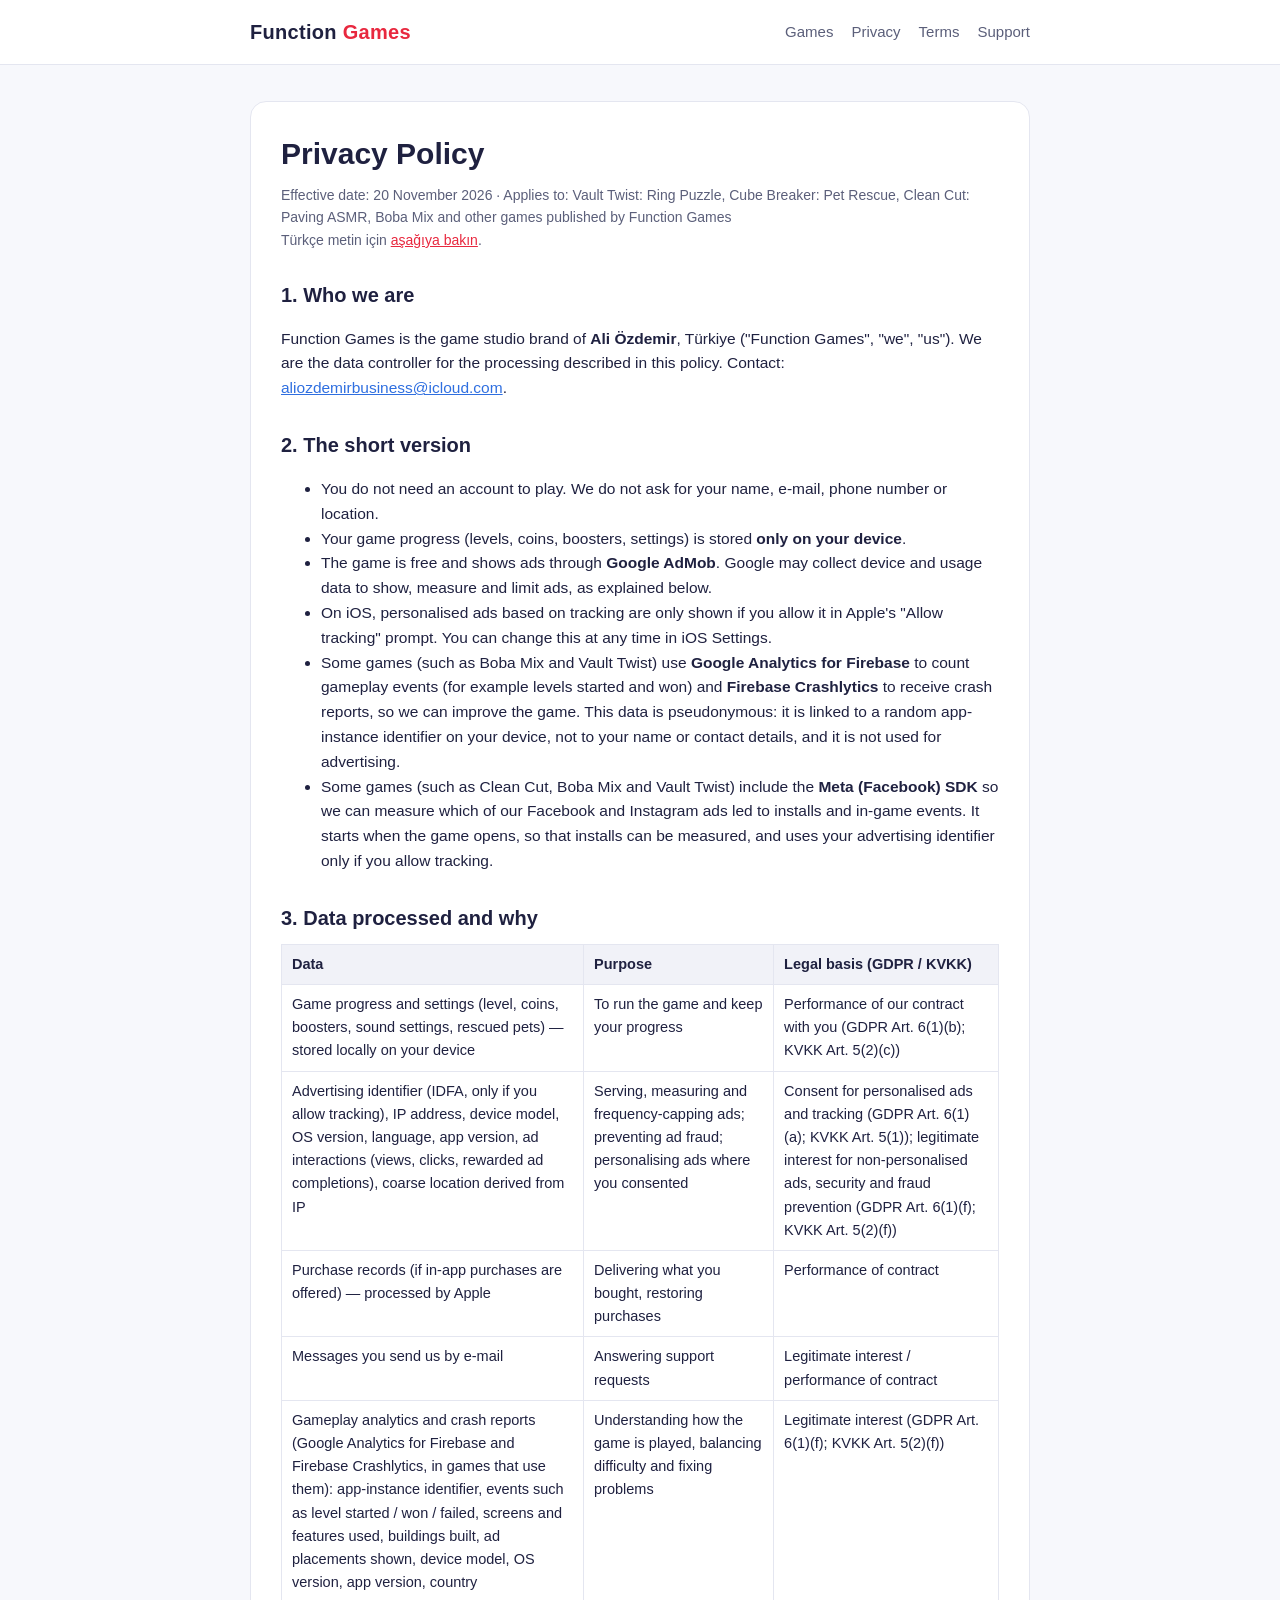
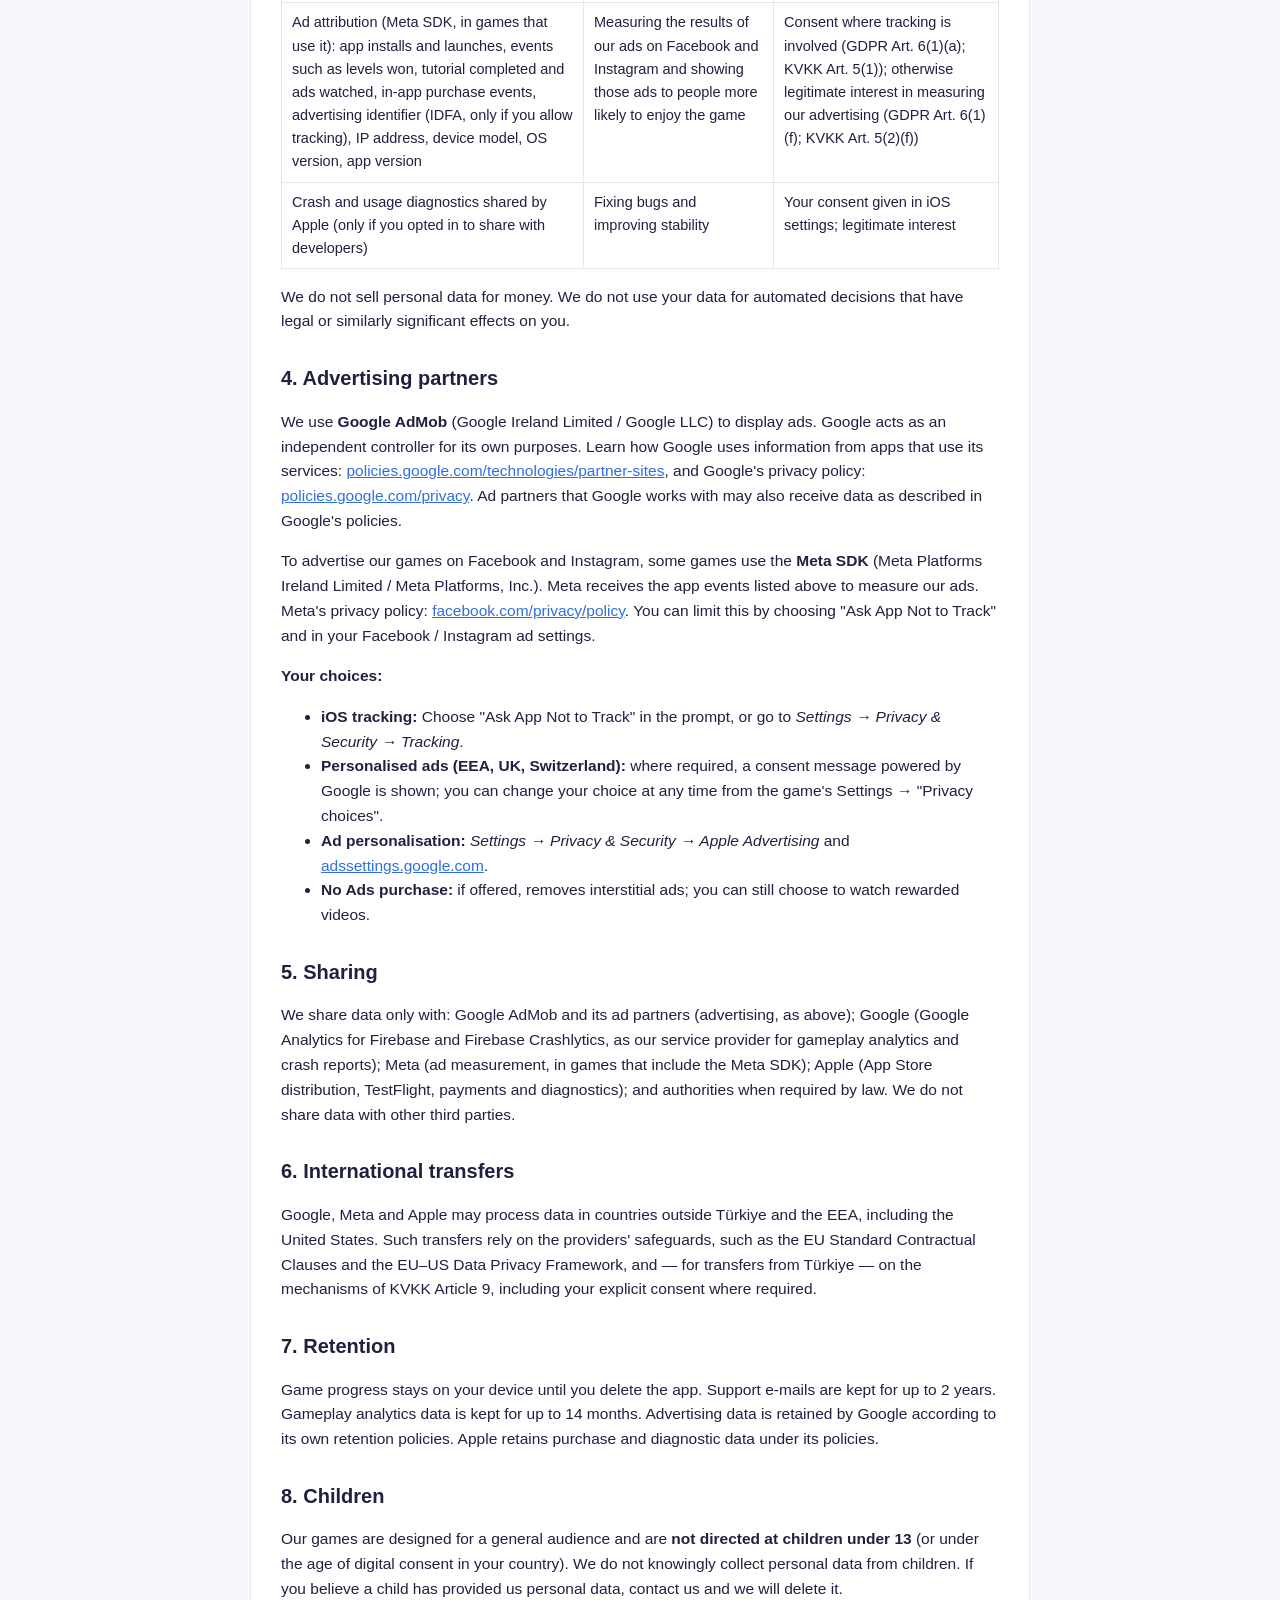
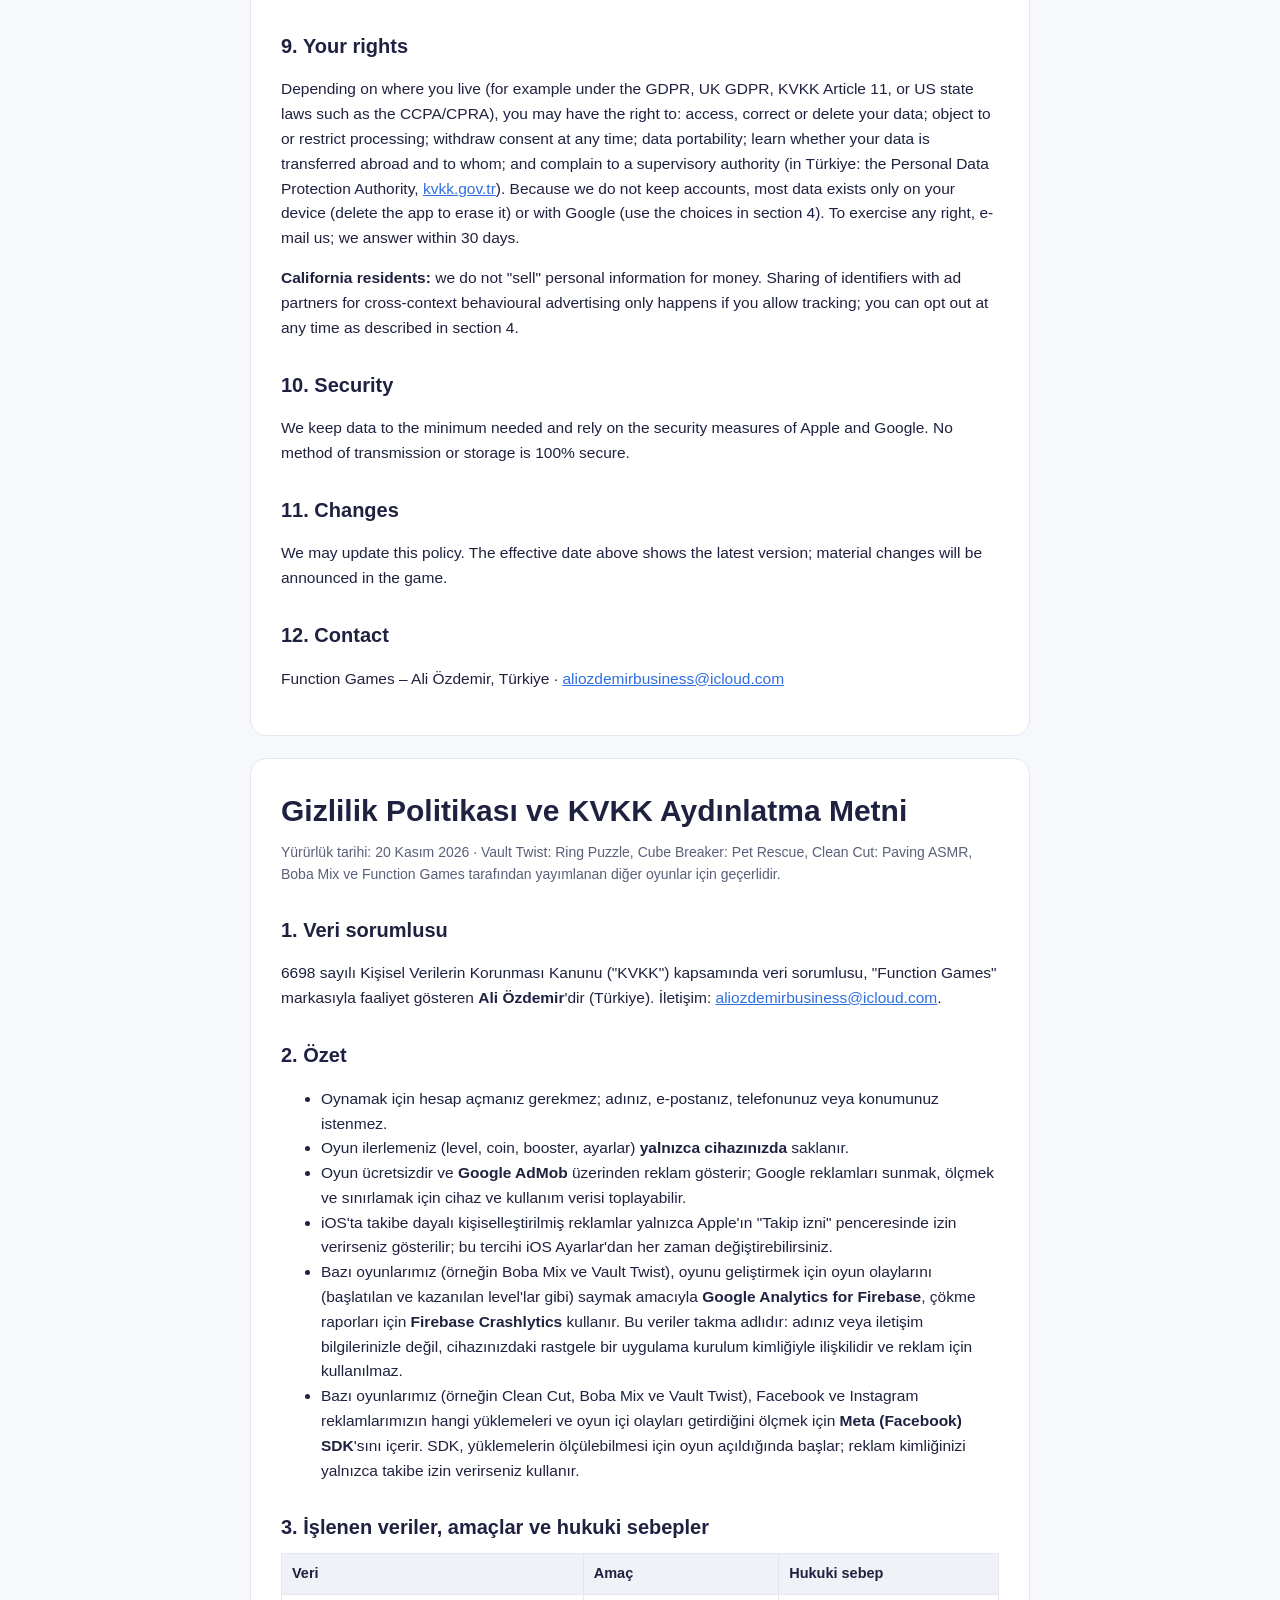
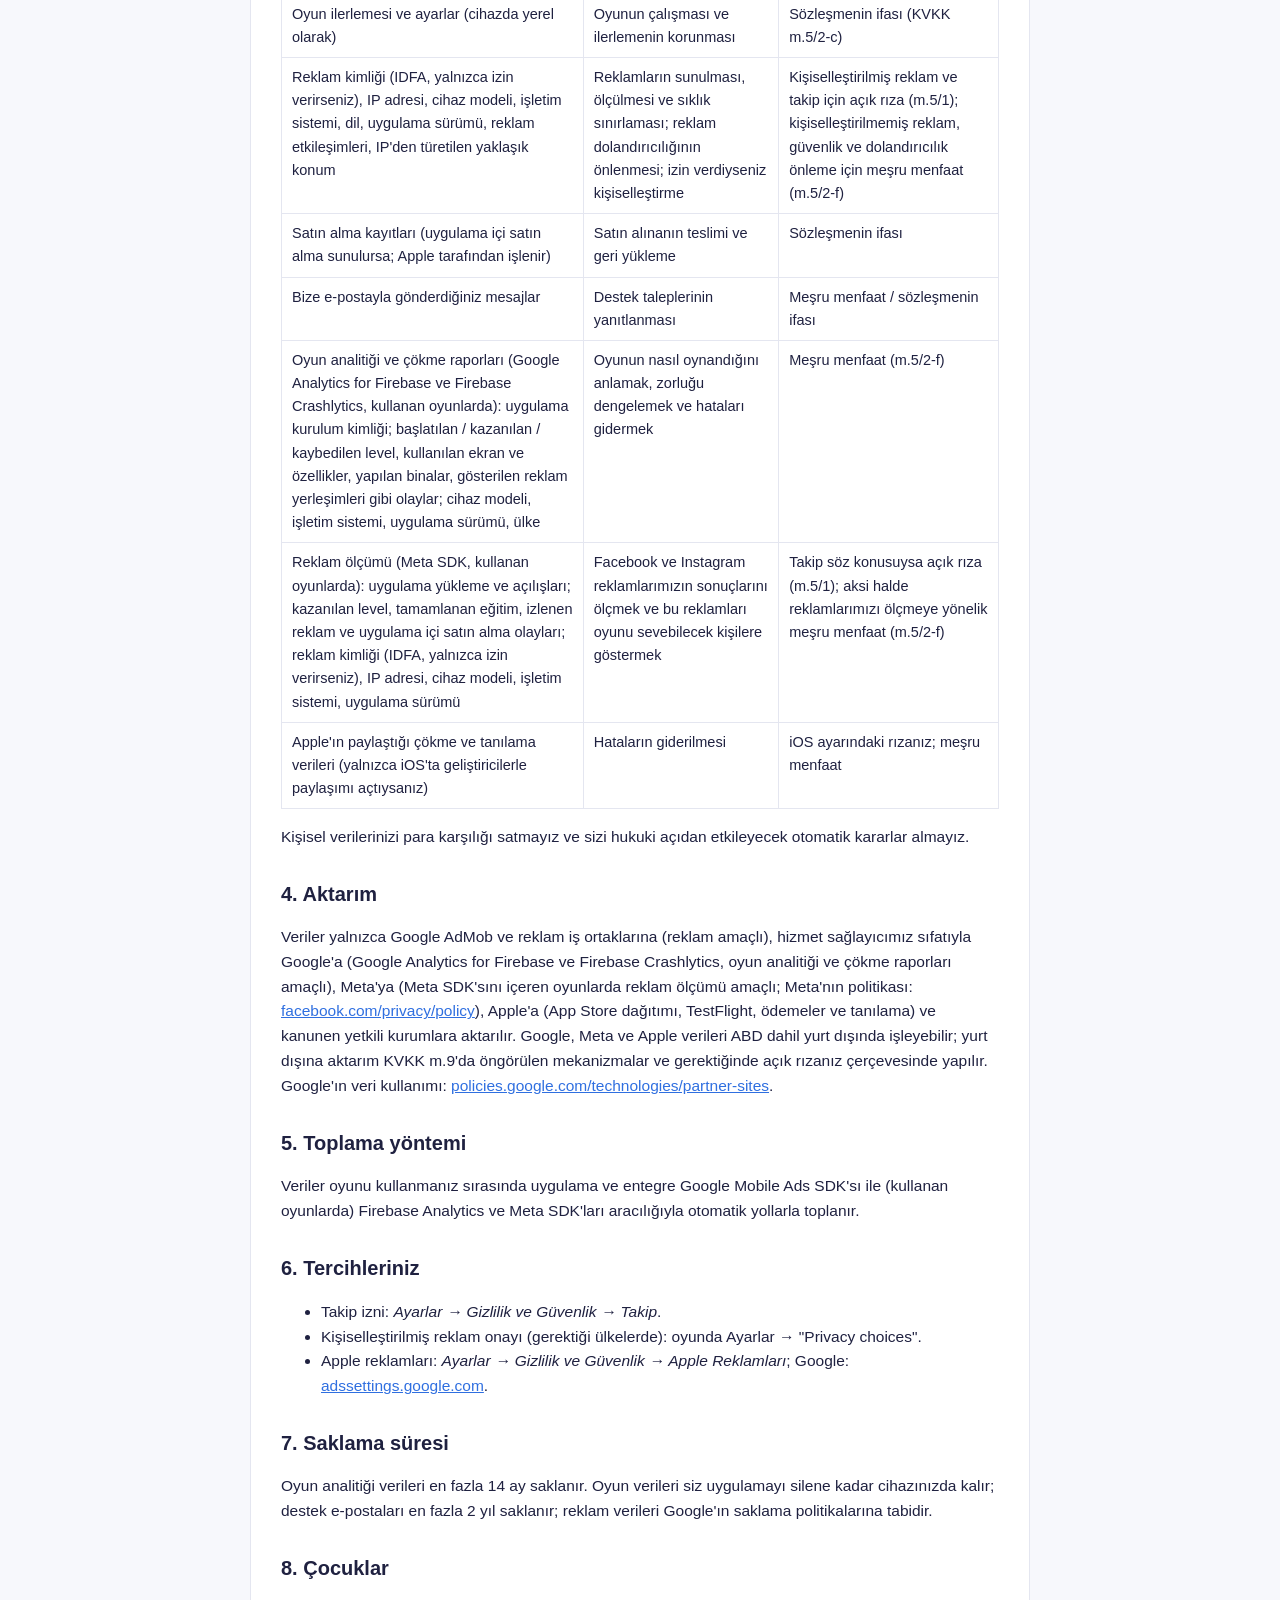
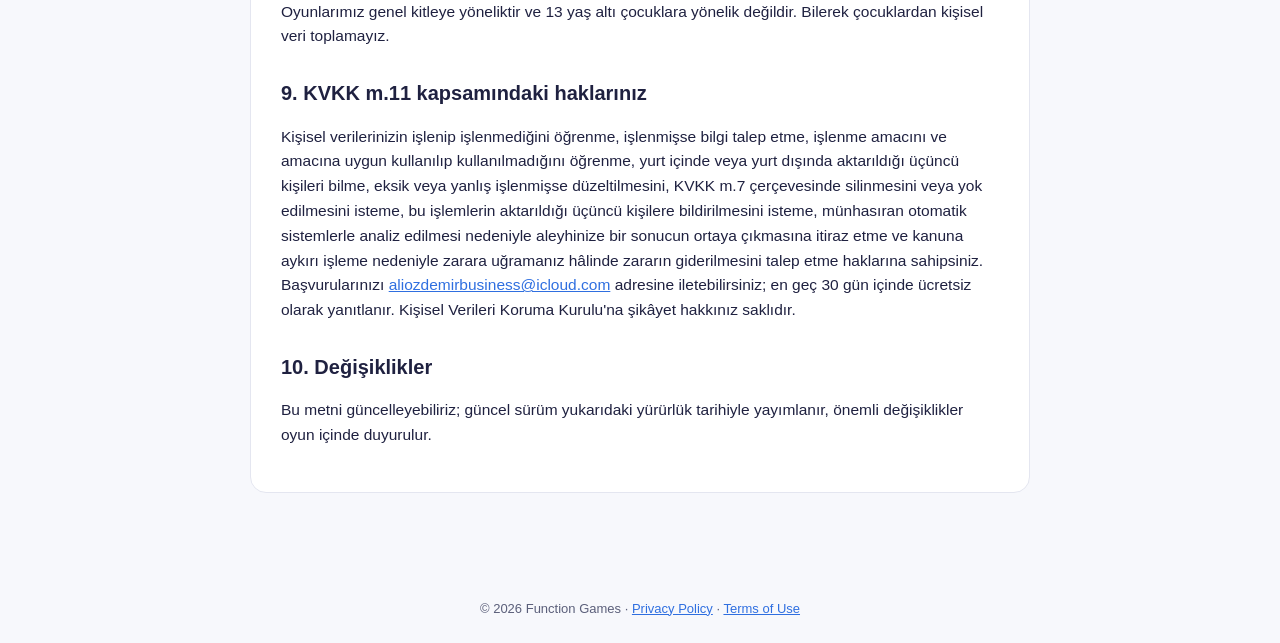
==== commit 80a40f5f: "Privacy policy: add Vault Twist, Firebase Crashlytics, pseudonymous analytics, Meta SDK start at lau" ====
--- a/privacy.html
+++ b/privacy.html
@@ -13,7 +13,7 @@
 
 <div class="card" id="en">
 <h1>Privacy Policy</h1>
-<div class="meta">Effective date: 17 November 2026 · Applies to: Cube Breaker: Pet Rescue, Clean Cut: Paving ASMR, Boba Mix and other games published by Function Games<br>
+<div class="meta">Effective date: 20 November 2026 · Applies to: Vault Twist: Ring Puzzle, Cube Breaker: Pet Rescue, Clean Cut: Paving ASMR, Boba Mix and other games published by Function Games<br>
 <span class="lang">Türkçe metin için <a href="#tr">aşağıya bakın</a>.</span></div>
 
 <h2>1. Who we are</h2>
@@ -25,8 +25,8 @@
 <li>Your game progress (levels, coins, boosters, settings) is stored <b>only on your device</b>.</li>
 <li>The game is free and shows ads through <b>Google AdMob</b>. Google may collect device and usage data to show, measure and limit ads, as explained below.</li>
 <li>On iOS, personalised ads based on tracking are only shown if you allow it in Apple's "Allow tracking" prompt. You can change this at any time in iOS Settings.</li>
-<li>Some games (such as Boba Mix) use <b>Google Analytics for Firebase</b> to count anonymous gameplay events (for example levels started and won) so we can improve the game. It is not used to identify you or for advertising.</li>
-<li>Some games (such as Clean Cut and Boba Mix) include the <b>Meta (Facebook) SDK</b> so we can measure which of our Facebook and Instagram ads led to installs and in-game events. It starts only after the consent and tracking prompts, and uses your advertising identifier only if you allow tracking.</li>
+<li>Some games (such as Boba Mix and Vault Twist) use <b>Google Analytics for Firebase</b> to count gameplay events (for example levels started and won) and <b>Firebase Crashlytics</b> to receive crash reports, so we can improve the game. This data is pseudonymous: it is linked to a random app-instance identifier on your device, not to your name or contact details, and it is not used for advertising.</li>
+<li>Some games (such as Clean Cut, Boba Mix and Vault Twist) include the <b>Meta (Facebook) SDK</b> so we can measure which of our Facebook and Instagram ads led to installs and in-game events. It starts when the game opens, so that installs can be measured, and uses your advertising identifier only if you allow tracking.</li>
 </ul>
 
 <h2>3. Data processed and why</h2>
@@ -36,7 +36,7 @@
 <tr><td>Advertising identifier (IDFA, only if you allow tracking), IP address, device model, OS version, language, app version, ad interactions (views, clicks, rewarded ad completions), coarse location derived from IP</td><td>Serving, measuring and frequency-capping ads; preventing ad fraud; personalising ads where you consented</td><td>Consent for personalised ads and tracking (GDPR Art. 6(1)(a); KVKK Art. 5(1)); legitimate interest for non-personalised ads, security and fraud prevention (GDPR Art. 6(1)(f); KVKK Art. 5(2)(f))</td></tr>
 <tr><td>Purchase records (if in-app purchases are offered) — processed by Apple</td><td>Delivering what you bought, restoring purchases</td><td>Performance of contract</td></tr>
 <tr><td>Messages you send us by e-mail</td><td>Answering support requests</td><td>Legitimate interest / performance of contract</td></tr>
-<tr><td>Gameplay analytics (Google Analytics for Firebase, in games that use it): app-instance identifier, events such as level started / won / failed, screens and features used, buildings built, ad placements shown, device model, OS version, app version, country</td><td>Understanding how the game is played, balancing difficulty and fixing problems</td><td>Legitimate interest (GDPR Art. 6(1)(f); KVKK Art. 5(2)(f))</td></tr>
+<tr><td>Gameplay analytics and crash reports (Google Analytics for Firebase and Firebase Crashlytics, in games that use them): app-instance identifier, events such as level started / won / failed, screens and features used, buildings built, ad placements shown, device model, OS version, app version, country</td><td>Understanding how the game is played, balancing difficulty and fixing problems</td><td>Legitimate interest (GDPR Art. 6(1)(f); KVKK Art. 5(2)(f))</td></tr>
 <tr><td>Ad attribution (Meta SDK, in games that use it): app installs and launches, events such as levels won, tutorial completed and ads watched, in-app purchase events, advertising identifier (IDFA, only if you allow tracking), IP address, device model, OS version, app version</td><td>Measuring the results of our ads on Facebook and Instagram and showing those ads to people more likely to enjoy the game</td><td>Consent where tracking is involved (GDPR Art. 6(1)(a); KVKK Art. 5(1)); otherwise legitimate interest in measuring our advertising (GDPR Art. 6(1)(f); KVKK Art. 5(2)(f))</td></tr>
 <tr><td>Crash and usage diagnostics shared by Apple (only if you opted in to share with developers)</td><td>Fixing bugs and improving stability</td><td>Your consent given in iOS settings; legitimate interest</td></tr>
 </table>
@@ -54,7 +54,7 @@
 </ul>
 
 <h2>5. Sharing</h2>
-<p>We share data only with: Google AdMob and its ad partners (advertising, as above); Google (Google Analytics for Firebase, as our service provider for gameplay analytics); Meta (ad measurement, in games that include the Meta SDK); Apple (App Store distribution, TestFlight, payments and diagnostics); and authorities when required by law. We do not share data with other third parties.</p>
+<p>We share data only with: Google AdMob and its ad partners (advertising, as above); Google (Google Analytics for Firebase and Firebase Crashlytics, as our service provider for gameplay analytics and crash reports); Meta (ad measurement, in games that include the Meta SDK); Apple (App Store distribution, TestFlight, payments and diagnostics); and authorities when required by law. We do not share data with other third parties.</p>
 
 <h2>6. International transfers</h2>
 <p>Google, Meta and Apple may process data in countries outside Türkiye and the EEA, including the United States. Such transfers rely on the providers' safeguards, such as the EU Standard Contractual Clauses and the EU–US Data Privacy Framework, and — for transfers from Türkiye — on the mechanisms of KVKK Article 9, including your explicit consent where required.</p>
@@ -81,7 +81,7 @@
 
 <div class="card" id="tr">
 <h1>Gizlilik Politikası ve KVKK Aydınlatma Metni</h1>
-<div class="meta">Yürürlük tarihi: 8 Kasım 2026 · Cube Breaker: Pet Rescue, Clean Cut: Paving ASMR, Boba Mix ve Function Games tarafından yayımlanan diğer oyunlar için geçerlidir.</div>
+<div class="meta">Yürürlük tarihi: 20 Kasım 2026 · Vault Twist: Ring Puzzle, Cube Breaker: Pet Rescue, Clean Cut: Paving ASMR, Boba Mix ve Function Games tarafından yayımlanan diğer oyunlar için geçerlidir.</div>
 
 <h2>1. Veri sorumlusu</h2>
 <p>6698 sayılı Kişisel Verilerin Korunması Kanunu ("KVKK") kapsamında veri sorumlusu, "Function Games" markasıyla faaliyet gösteren <b>Ali Özdemir</b>'dir (Türkiye). İletişim: <a href="mailto:aliozdemirbusiness@icloud.com">aliozdemirbusiness@icloud.com</a>.</p>
@@ -92,8 +92,8 @@
 <li>Oyun ilerlemeniz (level, coin, booster, ayarlar) <b>yalnızca cihazınızda</b> saklanır.</li>
 <li>Oyun ücretsizdir ve <b>Google AdMob</b> üzerinden reklam gösterir; Google reklamları sunmak, ölçmek ve sınırlamak için cihaz ve kullanım verisi toplayabilir.</li>
 <li>iOS'ta takibe dayalı kişiselleştirilmiş reklamlar yalnızca Apple'ın "Takip izni" penceresinde izin verirseniz gösterilir; bu tercihi iOS Ayarlar'dan her zaman değiştirebilirsiniz.</li>
-<li>Bazı oyunlarımız (örneğin Boba Mix), oyunu geliştirmek için anonim oyun olaylarını (başlatılan ve kazanılan level'lar gibi) saymak amacıyla <b>Google Analytics for Firebase</b> kullanır; bu veriler sizi tanımlamak veya reklam için kullanılmaz.</li>
-<li>Bazı oyunlarımız (örneğin Clean Cut ve Boba Mix), Facebook ve Instagram reklamlarımızın hangi yüklemeleri ve oyun içi olayları getirdiğini ölçmek için <b>Meta (Facebook) SDK</b>'sını içerir. SDK ancak onay ve takip izni pencerelerinden sonra başlar; reklam kimliğinizi yalnızca takibe izin verirseniz kullanır.</li>
+<li>Bazı oyunlarımız (örneğin Boba Mix ve Vault Twist), oyunu geliştirmek için oyun olaylarını (başlatılan ve kazanılan level'lar gibi) saymak amacıyla <b>Google Analytics for Firebase</b>, çökme raporları için <b>Firebase Crashlytics</b> kullanır. Bu veriler takma adlıdır: adınız veya iletişim bilgilerinizle değil, cihazınızdaki rastgele bir uygulama kurulum kimliğiyle ilişkilidir ve reklam için kullanılmaz.</li>
+<li>Bazı oyunlarımız (örneğin Clean Cut, Boba Mix ve Vault Twist), Facebook ve Instagram reklamlarımızın hangi yüklemeleri ve oyun içi olayları getirdiğini ölçmek için <b>Meta (Facebook) SDK</b>'sını içerir. SDK, yüklemelerin ölçülebilmesi için oyun açıldığında başlar; reklam kimliğinizi yalnızca takibe izin verirseniz kullanır.</li>
 </ul>
 
 <h2>3. İşlenen veriler, amaçlar ve hukuki sebepler</h2>
@@ -103,14 +103,14 @@
 <tr><td>Reklam kimliği (IDFA, yalnızca izin verirseniz), IP adresi, cihaz modeli, işletim sistemi, dil, uygulama sürümü, reklam etkileşimleri, IP'den türetilen yaklaşık konum</td><td>Reklamların sunulması, ölçülmesi ve sıklık sınırlaması; reklam dolandırıcılığının önlenmesi; izin verdiyseniz kişiselleştirme</td><td>Kişiselleştirilmiş reklam ve takip için açık rıza (m.5/1); kişiselleştirilmemiş reklam, güvenlik ve dolandırıcılık önleme için meşru menfaat (m.5/2-f)</td></tr>
 <tr><td>Satın alma kayıtları (uygulama içi satın alma sunulursa; Apple tarafından işlenir)</td><td>Satın alınanın teslimi ve geri yükleme</td><td>Sözleşmenin ifası</td></tr>
 <tr><td>Bize e-postayla gönderdiğiniz mesajlar</td><td>Destek taleplerinin yanıtlanması</td><td>Meşru menfaat / sözleşmenin ifası</td></tr>
-<tr><td>Oyun analitiği (Google Analytics for Firebase, kullanan oyunlarda): uygulama kurulum kimliği; başlatılan / kazanılan / kaybedilen level, kullanılan ekran ve özellikler, yapılan binalar, gösterilen reklam yerleşimleri gibi olaylar; cihaz modeli, işletim sistemi, uygulama sürümü, ülke</td><td>Oyunun nasıl oynandığını anlamak, zorluğu dengelemek ve hataları gidermek</td><td>Meşru menfaat (m.5/2-f)</td></tr>
+<tr><td>Oyun analitiği ve çökme raporları (Google Analytics for Firebase ve Firebase Crashlytics, kullanan oyunlarda): uygulama kurulum kimliği; başlatılan / kazanılan / kaybedilen level, kullanılan ekran ve özellikler, yapılan binalar, gösterilen reklam yerleşimleri gibi olaylar; cihaz modeli, işletim sistemi, uygulama sürümü, ülke</td><td>Oyunun nasıl oynandığını anlamak, zorluğu dengelemek ve hataları gidermek</td><td>Meşru menfaat (m.5/2-f)</td></tr>
 <tr><td>Reklam ölçümü (Meta SDK, kullanan oyunlarda): uygulama yükleme ve açılışları; kazanılan level, tamamlanan eğitim, izlenen reklam ve uygulama içi satın alma olayları; reklam kimliği (IDFA, yalnızca izin verirseniz), IP adresi, cihaz modeli, işletim sistemi, uygulama sürümü</td><td>Facebook ve Instagram reklamlarımızın sonuçlarını ölçmek ve bu reklamları oyunu sevebilecek kişilere göstermek</td><td>Takip söz konusuysa açık rıza (m.5/1); aksi halde reklamlarımızı ölçmeye yönelik meşru menfaat (m.5/2-f)</td></tr>
 <tr><td>Apple'ın paylaştığı çökme ve tanılama verileri (yalnızca iOS'ta geliştiricilerle paylaşımı açtıysanız)</td><td>Hataların giderilmesi</td><td>iOS ayarındaki rızanız; meşru menfaat</td></tr>
 </table>
 <p>Kişisel verilerinizi para karşılığı satmayız ve sizi hukuki açıdan etkileyecek otomatik kararlar almayız.</p>
 
 <h2>4. Aktarım</h2>
-<p>Veriler yalnızca Google AdMob ve reklam iş ortaklarına (reklam amaçlı), hizmet sağlayıcımız sıfatıyla Google'a (Google Analytics for Firebase, oyun analitiği amaçlı), Meta'ya (Meta SDK'sını içeren oyunlarda reklam ölçümü amaçlı; Meta'nın politikası: <a href="https://www.facebook.com/privacy/policy">facebook.com/privacy/policy</a>), Apple'a (App Store dağıtımı, TestFlight, ödemeler ve tanılama) ve kanunen yetkili kurumlara aktarılır. Google, Meta ve Apple verileri ABD dahil yurt dışında işleyebilir; yurt dışına aktarım KVKK m.9'da öngörülen mekanizmalar ve gerektiğinde açık rızanız çerçevesinde yapılır. Google'ın veri kullanımı: <a href="https://policies.google.com/technologies/partner-sites">policies.google.com/technologies/partner-sites</a>.</p>
+<p>Veriler yalnızca Google AdMob ve reklam iş ortaklarına (reklam amaçlı), hizmet sağlayıcımız sıfatıyla Google'a (Google Analytics for Firebase ve Firebase Crashlytics, oyun analitiği ve çökme raporları amaçlı), Meta'ya (Meta SDK'sını içeren oyunlarda reklam ölçümü amaçlı; Meta'nın politikası: <a href="https://www.facebook.com/privacy/policy">facebook.com/privacy/policy</a>), Apple'a (App Store dağıtımı, TestFlight, ödemeler ve tanılama) ve kanunen yetkili kurumlara aktarılır. Google, Meta ve Apple verileri ABD dahil yurt dışında işleyebilir; yurt dışına aktarım KVKK m.9'da öngörülen mekanizmalar ve gerektiğinde açık rızanız çerçevesinde yapılır. Google'ın veri kullanımı: <a href="https://policies.google.com/technologies/partner-sites">policies.google.com/technologies/partner-sites</a>.</p>
 
 <h2>5. Toplama yöntemi</h2>
 <p>Veriler oyunu kullanmanız sırasında uygulama ve entegre Google Mobile Ads SDK'sı ile (kullanan oyunlarda) Firebase Analytics ve Meta SDK'ları aracılığıyla otomatik yollarla toplanır.</p>
